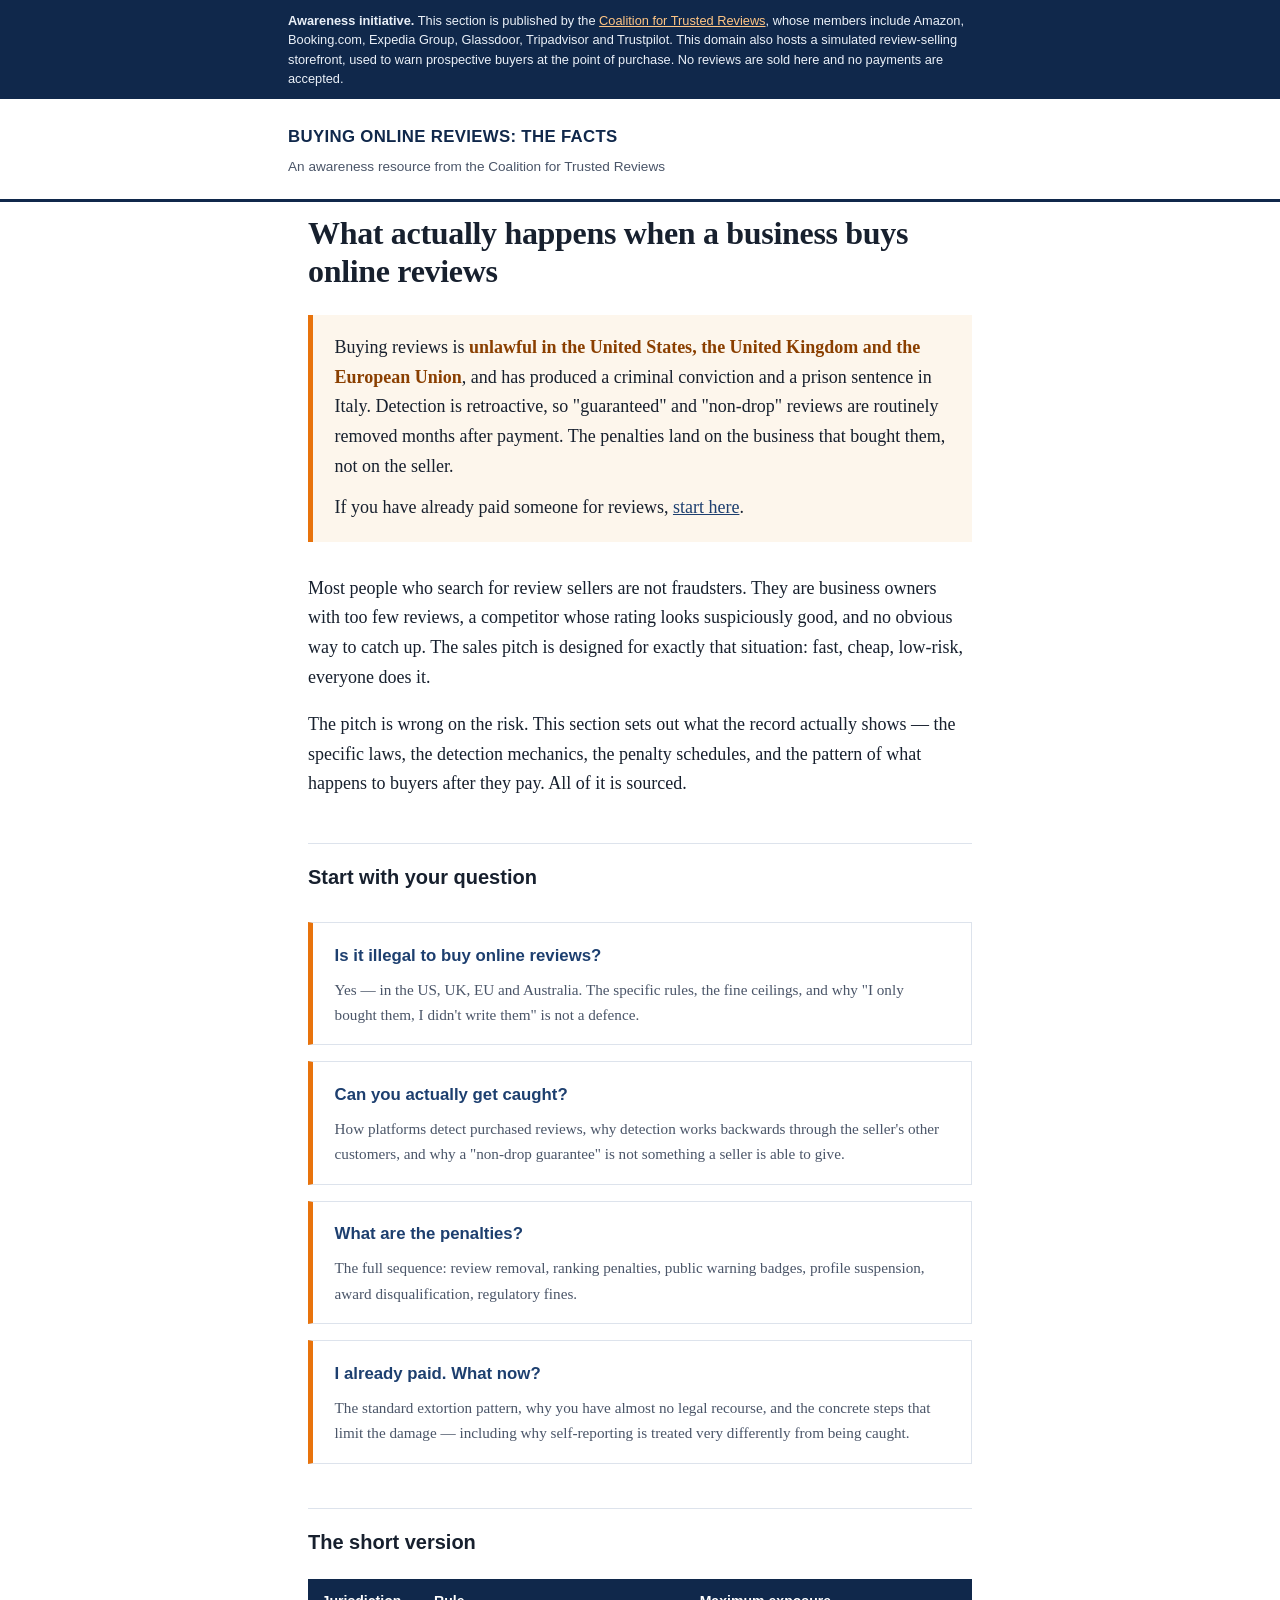
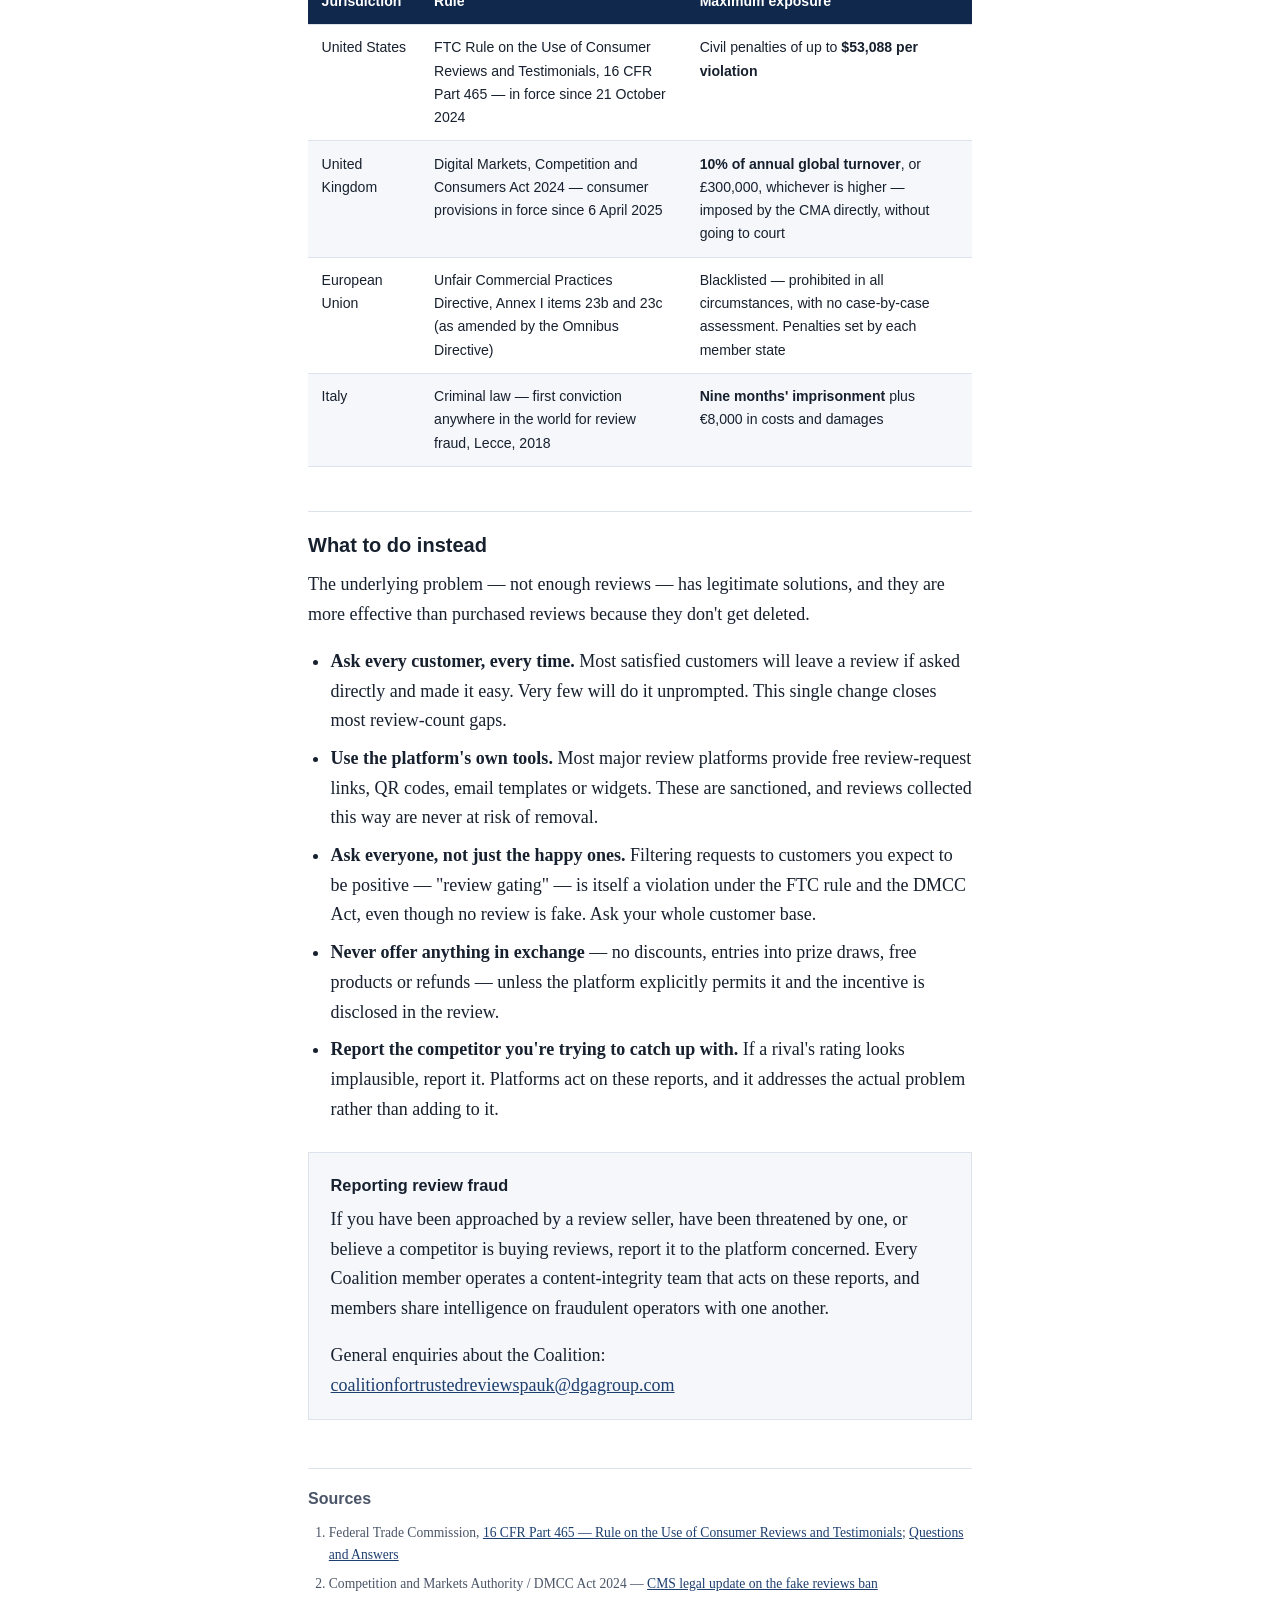
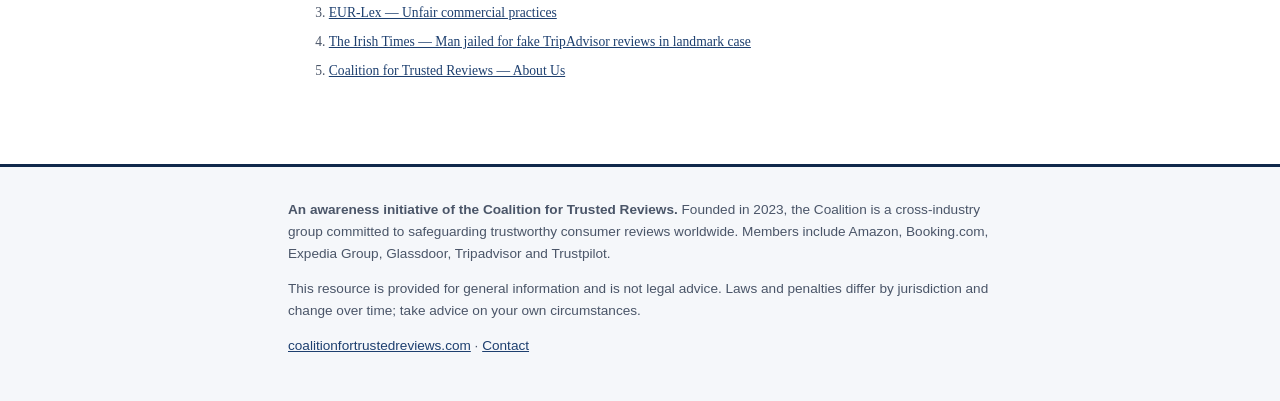
==== answers/index.html @ fa71896d "Add files via upload" ====
<!DOCTYPE html>
<html lang="en">
<head>
<meta charset="utf-8">
<meta name="viewport" content="width=device-width, initial-scale=1.0">
<title>Buying Online Reviews: The Facts, Penalties and Legal Risk</title>
<meta name="description" content="What really happens when a business buys online reviews: the laws that apply, how platforms detect it, the penalties that follow, and what to do if you paid.">
<link rel="canonical" href="https://reviewsforsale.com/answers/">
<meta name="robots" content="index,follow,max-snippet:-1,max-image-preview:large">
<meta property="og:type" content="website">
<meta property="og:title" content="Buying Online Reviews: The Facts">
<meta property="og:description" content="The laws, the detection methods, the penalties, and what to do if you already paid.">
<meta property="og:url" content="https://reviewsforsale.com/answers/">
<link rel="stylesheet" href="answers.css">

<!-- Vercel Web Analytics. If you use GA4 or Plausible instead, delete these
     two lines and add your own snippet here; track.js supports all three. -->
<script>window.va = window.va || function () { (window.vaq = window.vaq || []).push(arguments); };</script>
<script defer src="/_vercel/insights/script.js"></script>

<!-- Fires `answers_read` at 30s dwell or 75% scroll. See track.js. -->
<script defer src="track.js"></script>
<script type="application/ld+json">
{
  "@context": "https://schema.org",
  "@graph": [
    {
      "@type": "Organization",
      "@id": "https://reviewsforsale.com/#org",
      "name": "Coalition for Trusted Reviews",
      "url": "https://www.coalitionfortrustedreviews.com",
      "description": "A cross-industry group founded in 2023 committed to safeguarding trustworthy consumer reviews worldwide. Members include Amazon, Booking.com, Expedia Group, Glassdoor, Tripadvisor and Trustpilot."
    },
    {
      "@type": "CollectionPage",
      "name": "Buying Online Reviews: The Facts",
      "url": "https://reviewsforsale.com/answers/",
      "publisher": { "@id": "https://reviewsforsale.com/#org" },
      "about": "Legal, regulatory and platform consequences of purchasing fake consumer reviews"
    }
  ]
}
</script>
</head>
<body>

<div class="disclosure">
  <div class="disclosure__inner">
    <strong>Awareness initiative.</strong> This section is published by the
    <a href="https://www.coalitionfortrustedreviews.com">Coalition for Trusted Reviews</a>,
    whose members include Amazon, Booking.com, Expedia Group, Glassdoor, Tripadvisor and Trustpilot.
    This domain also hosts a simulated review-selling storefront, used to warn prospective buyers
    at the point of purchase. No reviews are sold here and no payments are accepted.
  </div>
</div>

<header class="masthead">
  <div class="masthead__inner">
    <p class="masthead__title"><a href="/answers/">Buying Online Reviews: The Facts</a></p>
    <p class="masthead__sub">An awareness resource from the Coalition for Trusted Reviews</p>
  </div>
</header>

<main>

<h1>What actually happens when a business buys online reviews</h1>

<div class="answer">
  <p>Buying reviews is <strong>unlawful in the United States, the United Kingdom and the European Union</strong>, and has produced a criminal conviction and a prison sentence in Italy. Detection is retroactive, so "guaranteed" and "non-drop" reviews are routinely removed months after payment. The penalties land on the business that bought them, not on the seller.</p>
  <p>If you have already paid someone for reviews, <a href="scammed-buying-reviews.html">start here</a>.</p>
</div>

<p>Most people who search for review sellers are not fraudsters. They are business owners with too few reviews, a competitor whose rating looks suspiciously good, and no obvious way to catch up. The sales pitch is designed for exactly that situation: fast, cheap, low-risk, everyone does it.</p>

<p>The pitch is wrong on the risk. This section sets out what the record actually shows — the specific laws, the detection mechanics, the penalty schedules, and the pattern of what happens to buyers after they pay. All of it is sourced.</p>

<h2>Start with your question</h2>

<ul class="cards">
  <li>
    <a href="is-it-illegal-to-buy-reviews.html">Is it illegal to buy online reviews?</a>
    <p>Yes — in the US, UK, EU and Australia. The specific rules, the fine ceilings, and why "I only bought them, I didn't write them" is not a defence.</p>
  </li>
  <li>
    <a href="can-you-get-caught-buying-reviews.html">Can you actually get caught?</a>
    <p>How platforms detect purchased reviews, why detection works backwards through the seller's other customers, and why a "non-drop guarantee" is not something a seller is able to give.</p>
  </li>
  <li>
    <a href="what-happens-if-you-buy-fake-reviews.html">What are the penalties?</a>
    <p>The full sequence: review removal, ranking penalties, public warning badges, profile suspension, award disqualification, regulatory fines.</p>
  </li>
  <li>
    <a href="scammed-buying-reviews.html">I already paid. What now?</a>
    <p>The standard extortion pattern, why you have almost no legal recourse, and the concrete steps that limit the damage — including why self-reporting is treated very differently from being caught.</p>
  </li>
</ul>

<h2>The short version</h2>

<div class="table-wrap">
<table>
  <thead>
    <tr><th>Jurisdiction</th><th>Rule</th><th>Maximum exposure</th></tr>
  </thead>
  <tbody>
    <tr>
      <td>United States</td>
      <td>FTC Rule on the Use of Consumer Reviews and Testimonials, 16 CFR Part 465 — in force since 21 October 2024</td>
      <td>Civil penalties of up to <strong>$53,088 per violation</strong></td>
    </tr>
    <tr>
      <td>United Kingdom</td>
      <td>Digital Markets, Competition and Consumers Act 2024 — consumer provisions in force since 6 April 2025</td>
      <td><strong>10% of annual global turnover</strong>, or £300,000, whichever is higher — imposed by the CMA directly, without going to court</td>
    </tr>
    <tr>
      <td>European Union</td>
      <td>Unfair Commercial Practices Directive, Annex I items 23b and 23c (as amended by the Omnibus Directive)</td>
      <td>Blacklisted — prohibited in all circumstances, with no case-by-case assessment. Penalties set by each member state</td>
    </tr>
    <tr>
      <td>Italy</td>
      <td>Criminal law — first conviction anywhere in the world for review fraud, Lecce, 2018</td>
      <td><strong>Nine months' imprisonment</strong> plus €8,000 in costs and damages</td>
    </tr>
  </tbody>
</table>
</div>

<h2>What to do instead</h2>

<p>The underlying problem — not enough reviews — has legitimate solutions, and they are more effective than purchased reviews because they don't get deleted.</p>

<ul>
  <li><strong>Ask every customer, every time.</strong> Most satisfied customers will leave a review if asked directly and made it easy. Very few will do it unprompted. This single change closes most review-count gaps.</li>
  <li><strong>Use the platform's own tools.</strong> Most major review platforms provide free review-request links, QR codes, email templates or widgets. These are sanctioned, and reviews collected this way are never at risk of removal.</li>
  <li><strong>Ask everyone, not just the happy ones.</strong> Filtering requests to customers you expect to be positive — "review gating" — is itself a violation under the FTC rule and the DMCC Act, even though no review is fake. Ask your whole customer base.</li>
  <li><strong>Never offer anything in exchange</strong> — no discounts, entries into prize draws, free products or refunds — unless the platform explicitly permits it and the incentive is disclosed in the review.</li>
  <li><strong>Report the competitor you're trying to catch up with.</strong> If a rival's rating looks implausible, report it. Platforms act on these reports, and it addresses the actual problem rather than adding to it.</li>
</ul>

<div class="callout">
  <h3>Reporting review fraud</h3>
  <p>If you have been approached by a review seller, have been threatened by one, or believe a competitor is buying reviews, report it to the platform concerned. Every Coalition member operates a content-integrity team that acts on these reports, and members share intelligence on fraudulent operators with one another.</p>
  <p>General enquiries about the Coalition:
  <a href="mailto:coalitionfortrustedreviewspauk@dgagroup.com">coalitionfortrustedreviewspauk@dgagroup.com</a></p>
</div>

<div class="sources">
  <h2>Sources</h2>
  <ol>
    <li>Federal Trade Commission, <a href="https://www.ecfr.gov/current/title-16/chapter-I/subchapter-D/part-465">16 CFR Part 465 — Rule on the Use of Consumer Reviews and Testimonials</a>; <a href="https://www.ftc.gov/business-guidance/resources/consumer-reviews-testimonials-rule-questions-answers">Questions and Answers</a></li>
    <li>Competition and Markets Authority / DMCC Act 2024 — <a href="https://cms.law/en/gbr/legal-updates/no-more-faux-five-stars-the-dmcc-act-bans-fake-reviews">CMS legal update on the fake reviews ban</a></li>
    <li><a href="https://eur-lex.europa.eu/legal-content/EN/TXT/HTML/?uri=LEGISSUM:l32011">EUR-Lex — Unfair commercial practices</a></li>
    <li><a href="https://www.irishtimes.com/business/transport-and-tourism/man-jailed-for-fake-tripadvisor-reviews-in-landmark-case-1.3626862">The Irish Times — Man jailed for fake TripAdvisor reviews in landmark case</a></li>
    <li><a href="https://www.coalitionfortrustedreviews.com/about">Coalition for Trusted Reviews — About Us</a></li>
  </ol>
</div>

</main>

<footer class="site-footer">
  <div class="site-footer__inner">
    <p><strong>An awareness initiative of the Coalition for Trusted Reviews.</strong> Founded in 2023, the Coalition is a cross-industry group committed to safeguarding trustworthy consumer reviews worldwide. Members include Amazon, Booking.com, Expedia Group, Glassdoor, Tripadvisor and Trustpilot.</p>
    <p>This resource is provided for general information and is not legal advice. Laws and penalties differ by jurisdiction and change over time; take advice on your own circumstances.</p>
    <p><a href="https://www.coalitionfortrustedreviews.com">coalitionfortrustedreviews.com</a> &middot;
       <a href="mailto:coalitionfortrustedreviewspauk@dgagroup.com">Contact</a></p>
  </div>
</footer>

</body>
</html>
---- answers/answers.css ----
/* ============================================================
   ReviewsForSale.com — /answers/ warning layer
   Shared stylesheet.

   DESIGN INTENT: these pages must look and feel DIFFERENT from
   the storefront. The storefront imitates a review seller. This
   section is a credible, plainly-presented consumer-protection
   resource. Visual separation is deliberate — it is what tells a
   human spam reviewer at Google that the domain is not a
   deceptive commercial site.
   ============================================================ */

:root {
  --ctr-navy: #10284b;
  --ctr-navy-light: #1d3f6f;
  --ctr-orange: #e8730c;
  --ink: #17202e;
  --ink-soft: #4a5568;
  --rule: #dde3ec;
  --bg: #ffffff;
  --bg-tint: #f5f7fa;
  --warn-bg: #fdf6ec;
  --warn-border: #e8730c;
  --danger-bg: #fdf0ef;
  --danger-border: #c0392b;
  --max: 44rem;
}

*, *::before, *::after { box-sizing: border-box; }

html { -webkit-text-size-adjust: 100%; }

body {
  margin: 0;
  background: var(--bg);
  color: var(--ink);
  font-family: Georgia, "Iowan Old Style", "Times New Roman", serif;
  font-size: 18px;
  line-height: 1.65;
}

/* ---------- Disclosure banner ----------
   Do not remove. This is the single most important element on
   these pages for avoiding a deceptive-content manual action.
   It must appear above the fold on every page.
------------------------------------------ */
.disclosure {
  background: var(--ctr-navy);
  color: #eaf0f8;
  font-family: -apple-system, BlinkMacSystemFont, "Segoe UI", Helvetica, Arial, sans-serif;
  font-size: 0.8rem;
  line-height: 1.5;
  padding: 0.7rem 1.25rem;
}
.disclosure__inner { max-width: var(--max); margin: 0 auto; }
.disclosure a { color: #ffc584; }

/* ---------- Masthead ---------- */
.masthead {
  border-bottom: 3px solid var(--ctr-navy);
  padding: 1.5rem 1.25rem 1.25rem;
}
.masthead__inner { max-width: var(--max); margin: 0 auto; }
.masthead__title {
  font-family: -apple-system, BlinkMacSystemFont, "Segoe UI", Helvetica, Arial, sans-serif;
  font-size: 1.05rem;
  font-weight: 700;
  letter-spacing: 0.02em;
  margin: 0;
  color: var(--ctr-navy);
  text-transform: uppercase;
}
.masthead__title a { color: inherit; text-decoration: none; }
.masthead__sub {
  font-family: -apple-system, BlinkMacSystemFont, "Segoe UI", Helvetica, Arial, sans-serif;
  font-size: 0.85rem;
  color: var(--ink-soft);
  margin: 0.35rem 0 0;
}

/* ---------- Layout ---------- */
main { max-width: var(--max); margin: 0 auto; padding: 0 1.25rem 4rem; }

.breadcrumb {
  font-family: -apple-system, BlinkMacSystemFont, "Segoe UI", Helvetica, Arial, sans-serif;
  font-size: 0.8rem;
  color: var(--ink-soft);
  margin: 1.5rem 0 0;
}
.breadcrumb a { color: var(--ctr-navy-light); }

h1 {
  font-size: 2rem;
  line-height: 1.2;
  margin: 0.75rem 0 0;
  letter-spacing: -0.01em;
}
h2 {
  font-family: -apple-system, BlinkMacSystemFont, "Segoe UI", Helvetica, Arial, sans-serif;
  font-size: 1.25rem;
  line-height: 1.3;
  margin: 2.75rem 0 0.75rem;
  padding-top: 1.25rem;
  border-top: 1px solid var(--rule);
}
h3 {
  font-family: -apple-system, BlinkMacSystemFont, "Segoe UI", Helvetica, Arial, sans-serif;
  font-size: 1.02rem;
  margin: 1.75rem 0 0.4rem;
}

p, ul, ol { margin: 0 0 1.1rem; }
ul, ol { padding-left: 1.4rem; }
li { margin-bottom: 0.5rem; }

a { color: var(--ctr-navy-light); }
a:hover { color: var(--ctr-orange); }

/* ---------- Answer box ----------
   The direct answer, in the first screen. This is what gets
   lifted into featured snippets and AI answer panels, so keep
   it short, declarative and self-contained.
--------------------------------- */
.answer {
  background: var(--warn-bg);
  border-left: 5px solid var(--warn-border);
  padding: 1.15rem 1.35rem;
  margin: 1.5rem 0 2rem;
}
.answer p { margin: 0; }
.answer p + p { margin-top: 0.75rem; }
.answer strong { color: #8a3f00; }

.callout {
  background: var(--bg-tint);
  border: 1px solid var(--rule);
  padding: 1.15rem 1.35rem;
  margin: 1.75rem 0;
}
.callout > :last-child { margin-bottom: 0; }
.callout h3 { margin-top: 0; }

.danger {
  background: var(--danger-bg);
  border-left: 5px solid var(--danger-border);
  padding: 1.15rem 1.35rem;
  margin: 1.75rem 0;
}
.danger > :last-child { margin-bottom: 0; }

/* ---------- Tables ---------- */
.table-wrap { overflow-x: auto; margin: 1.5rem 0; }
table {
  border-collapse: collapse;
  width: 100%;
  font-family: -apple-system, BlinkMacSystemFont, "Segoe UI", Helvetica, Arial, sans-serif;
  font-size: 0.88rem;
}
th, td {
  text-align: left;
  vertical-align: top;
  padding: 0.7rem 0.85rem;
  border-bottom: 1px solid var(--rule);
}
th { background: var(--ctr-navy); color: #fff; font-weight: 600; }
tbody tr:nth-child(even) { background: var(--bg-tint); }

/* ---------- Related links ---------- */
.related {
  margin: 3rem 0 0;
  padding-top: 1.25rem;
  border-top: 3px solid var(--ctr-navy);
}
.related h2 { border-top: 0; padding-top: 0; margin-top: 0; }
.related ul { list-style: none; padding: 0; }
.related li { margin-bottom: 0.85rem; }
.related a {
  font-family: -apple-system, BlinkMacSystemFont, "Segoe UI", Helvetica, Arial, sans-serif;
  font-weight: 600;
  text-decoration: none;
}
.related span {
  display: block;
  font-size: 0.9rem;
  color: var(--ink-soft);
}

/* ---------- Hub index cards ---------- */
.cards { list-style: none; padding: 0; margin: 2rem 0; }
.cards li {
  border: 1px solid var(--rule);
  border-left: 5px solid var(--ctr-orange);
  padding: 1.1rem 1.35rem;
  margin-bottom: 1rem;
}
.cards a {
  font-family: -apple-system, BlinkMacSystemFont, "Segoe UI", Helvetica, Arial, sans-serif;
  font-size: 1.05rem;
  font-weight: 700;
  text-decoration: none;
}
.cards p { margin: 0.4rem 0 0; font-size: 0.95rem; color: var(--ink-soft); }

/* ---------- Sources ---------- */
.sources {
  margin-top: 3rem;
  padding-top: 1.25rem;
  border-top: 1px solid var(--rule);
  font-size: 0.85rem;
  color: var(--ink-soft);
}
.sources h2 { font-size: 1rem; border-top: 0; padding-top: 0; margin: 0 0 0.75rem; }
.sources ol { padding-left: 1.3rem; }
.sources li { margin-bottom: 0.4rem; }

.updated {
  font-family: -apple-system, BlinkMacSystemFont, "Segoe UI", Helvetica, Arial, sans-serif;
  font-size: 0.8rem;
  color: var(--ink-soft);
  margin: 0.5rem 0 0;
}

/* ---------- Footer ---------- */
.site-footer {
  border-top: 3px solid var(--ctr-navy);
  background: var(--bg-tint);
  padding: 2rem 1.25rem;
  font-family: -apple-system, BlinkMacSystemFont, "Segoe UI", Helvetica, Arial, sans-serif;
  font-size: 0.85rem;
  color: var(--ink-soft);
}
.site-footer__inner { max-width: var(--max); margin: 0 auto; }
.site-footer p { margin: 0 0 0.75rem; }
.site-footer a { color: var(--ctr-navy-light); }

@media (max-width: 34rem) {
  body { font-size: 17px; }
  h1 { font-size: 1.6rem; }
}
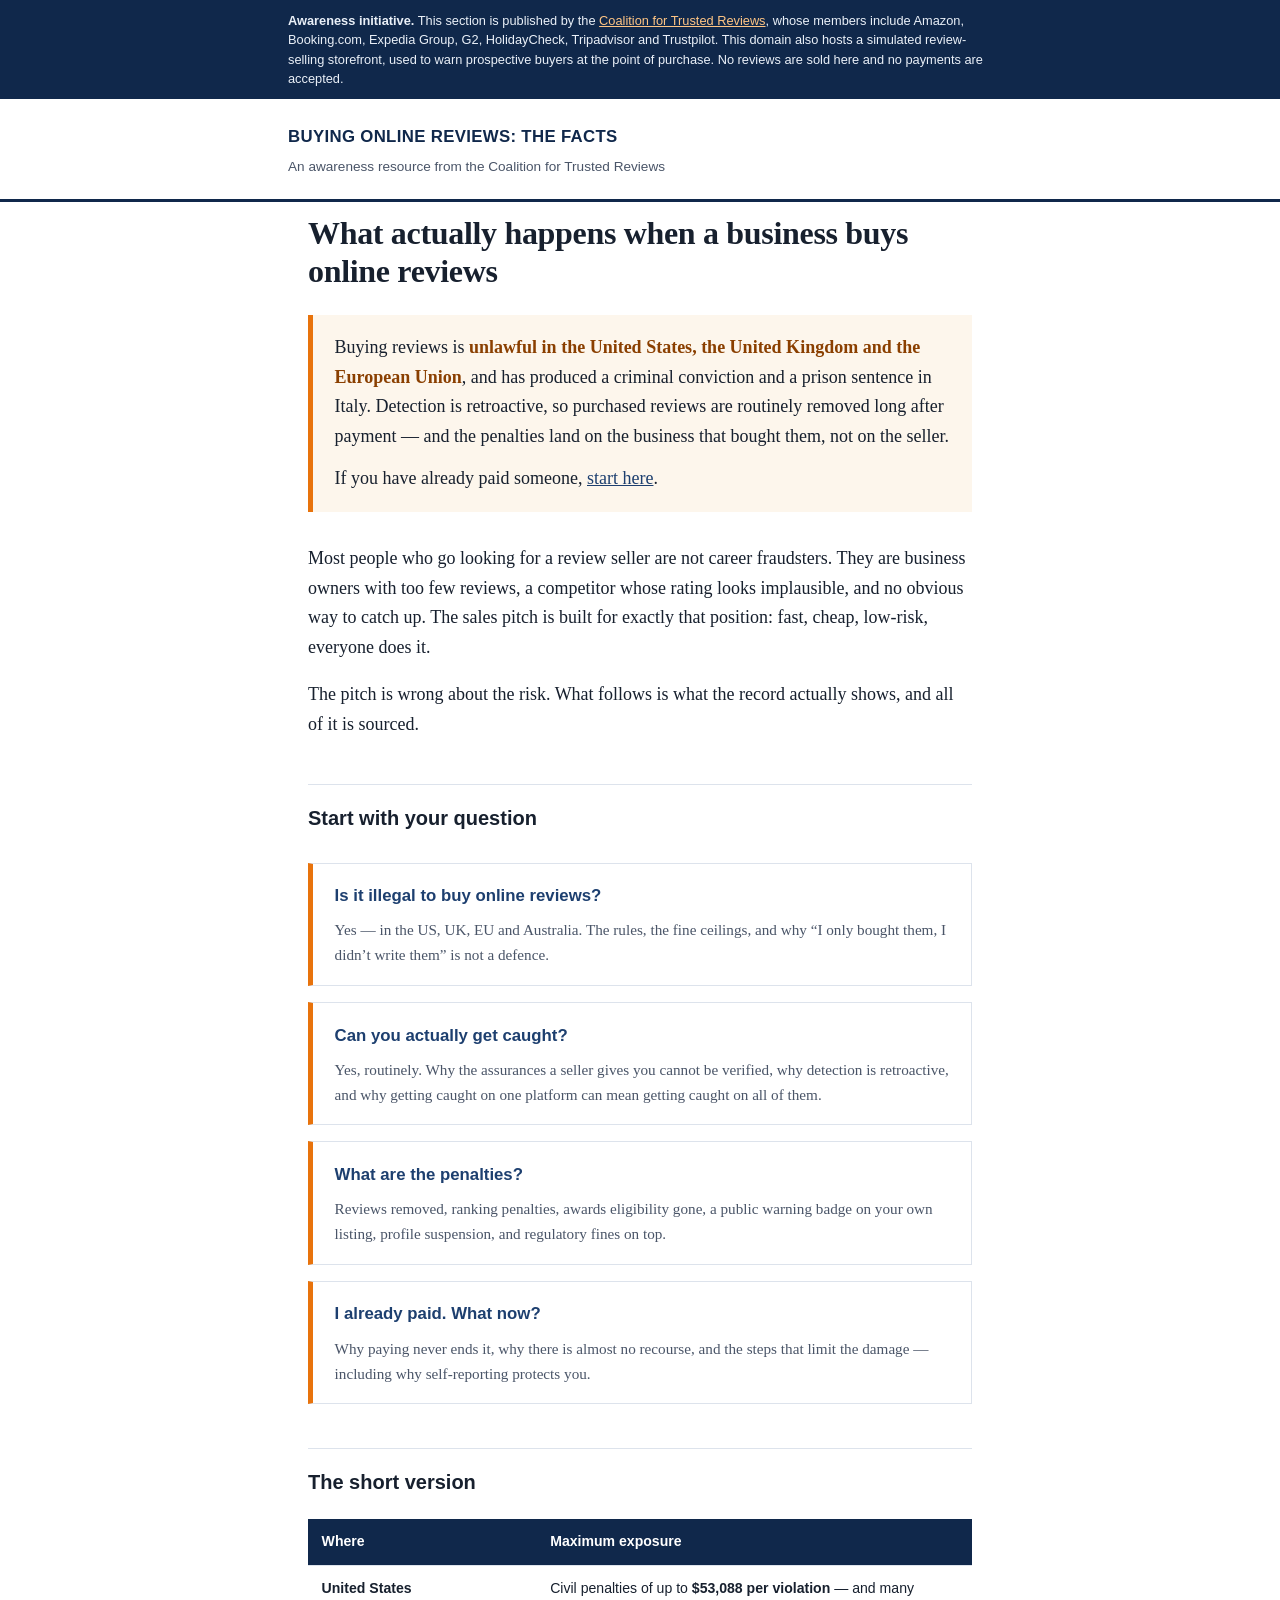
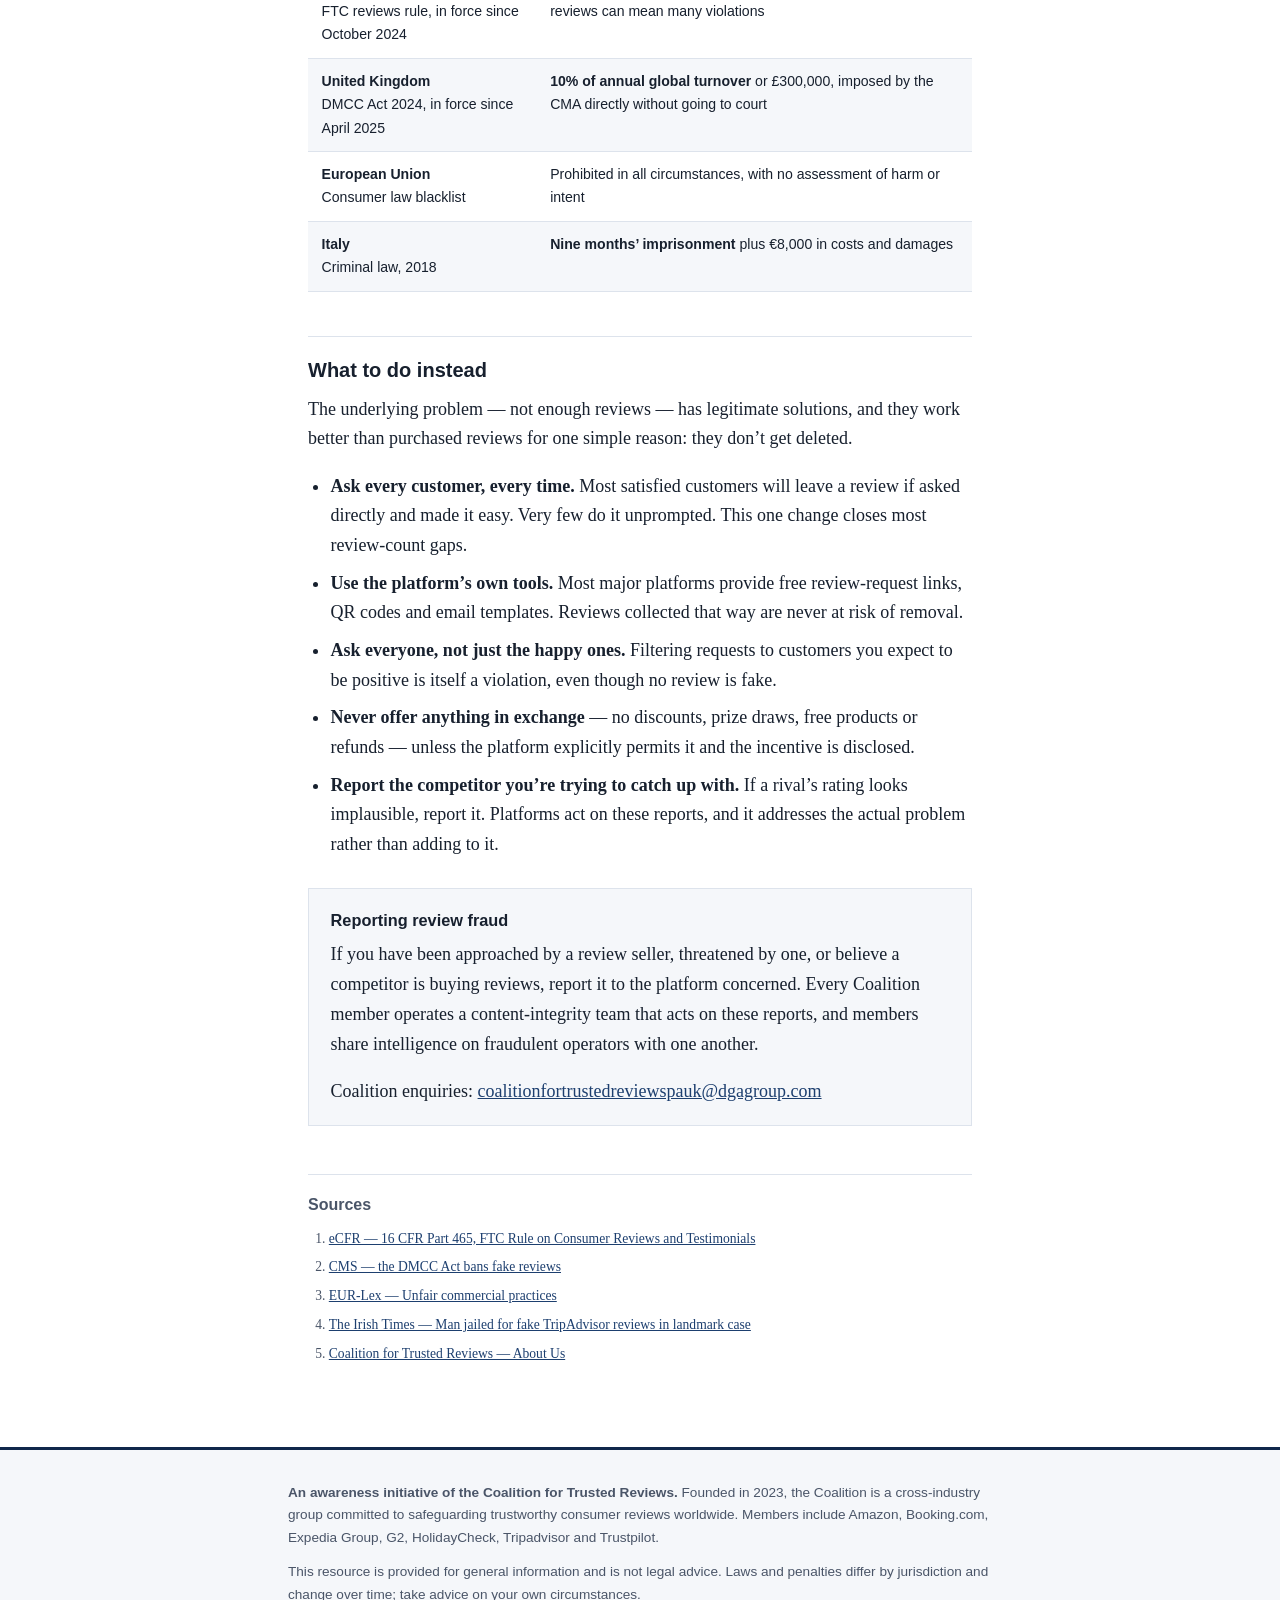
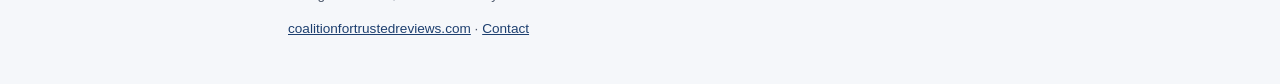
==== commit 536fdb42: "Add files via upload" ====
--- a/answers/index.html
+++ b/answers/index.html
@@ -4,12 +4,12 @@
 <meta charset="utf-8">
 <meta name="viewport" content="width=device-width, initial-scale=1.0">
 <title>Buying Online Reviews: The Facts, Penalties and Legal Risk</title>
-<meta name="description" content="What really happens when a business buys online reviews: the laws that apply, how platforms detect it, the penalties that follow, and what to do if you paid.">
+<meta name="description" content="What really happens when a business buys online reviews: the laws that apply, the penalties that follow, and what to do if you have already paid a seller.">
 <link rel="canonical" href="https://reviewsforsale.com/answers/">
 <meta name="robots" content="index,follow,max-snippet:-1,max-image-preview:large">
 <meta property="og:type" content="website">
 <meta property="og:title" content="Buying Online Reviews: The Facts">
-<meta property="og:description" content="The laws, the detection methods, the penalties, and what to do if you already paid.">
+<meta property="og:description" content="The laws, the penalties, and what to do if you already paid.">
 <meta property="og:url" content="https://reviewsforsale.com/answers/">
 <link rel="stylesheet" href="answers.css">
 
@@ -20,6 +20,18 @@
 
 <!-- Fires `answers_read` at 30s dwell or 75% scroll. See track.js. -->
 <script defer src="track.js"></script>
+
+<!--
+  EDITORIAL RULE FOR THIS SECTION
+  ------------------------------
+  State that fraud is detected and penalised. Never state how.
+
+  No page here should name a detection signal, describe what platforms
+  analyse, quantify a threshold, or explain why a particular evasion
+  technique fails — all of which would let a reader work backwards toward
+  doing it more effectively. Assert outcomes; withhold methods. Keep it
+  cautionary, not instructional.
+-->
 <script type="application/ld+json">
 {
   "@context": "https://schema.org",
@@ -29,7 +41,7 @@
       "@id": "https://reviewsforsale.com/#org",
       "name": "Coalition for Trusted Reviews",
       "url": "https://www.coalitionfortrustedreviews.com",
-      "description": "A cross-industry group founded in 2023 committed to safeguarding trustworthy consumer reviews worldwide. Members include Amazon, Booking.com, Expedia Group, Glassdoor, Tripadvisor and Trustpilot."
+      "description": "A cross-industry group founded in 2023 committed to safeguarding trustworthy consumer reviews worldwide. Members include Amazon, Booking.com, Expedia Group, G2, HolidayCheck, Tripadvisor and Trustpilot."
     },
     {
       "@type": "CollectionPage",
@@ -48,7 +60,7 @@
   <div class="disclosure__inner">
     <strong>Awareness initiative.</strong> This section is published by the
     <a href="https://www.coalitionfortrustedreviews.com">Coalition for Trusted Reviews</a>,
-    whose members include Amazon, Booking.com, Expedia Group, Glassdoor, Tripadvisor and Trustpilot.
+    whose members include Amazon, Booking.com, Expedia Group, G2, HolidayCheck, Tripadvisor and Trustpilot.
     This domain also hosts a simulated review-selling storefront, used to warn prospective buyers
     at the point of purchase. No reviews are sold here and no payments are accepted.
   </div>
@@ -66,32 +78,32 @@
 <h1>What actually happens when a business buys online reviews</h1>
 
 <div class="answer">
-  <p>Buying reviews is <strong>unlawful in the United States, the United Kingdom and the European Union</strong>, and has produced a criminal conviction and a prison sentence in Italy. Detection is retroactive, so "guaranteed" and "non-drop" reviews are routinely removed months after payment. The penalties land on the business that bought them, not on the seller.</p>
-  <p>If you have already paid someone for reviews, <a href="scammed-buying-reviews.html">start here</a>.</p>
+  <p>Buying reviews is <strong>unlawful in the United States, the United Kingdom and the European Union</strong>, and has produced a criminal conviction and a prison sentence in Italy. Detection is retroactive, so purchased reviews are routinely removed long after payment &mdash; and the penalties land on the business that bought them, not on the seller.</p>
+  <p>If you have already paid someone, <a href="scammed-buying-reviews.html">start here</a>.</p>
 </div>
 
-<p>Most people who search for review sellers are not fraudsters. They are business owners with too few reviews, a competitor whose rating looks suspiciously good, and no obvious way to catch up. The sales pitch is designed for exactly that situation: fast, cheap, low-risk, everyone does it.</p>
+<p>Most people who go looking for a review seller are not career fraudsters. They are business owners with too few reviews, a competitor whose rating looks implausible, and no obvious way to catch up. The sales pitch is built for exactly that position: fast, cheap, low-risk, everyone does it.</p>
 
-<p>The pitch is wrong on the risk. This section sets out what the record actually shows — the specific laws, the detection mechanics, the penalty schedules, and the pattern of what happens to buyers after they pay. All of it is sourced.</p>
+<p>The pitch is wrong about the risk. What follows is what the record actually shows, and all of it is sourced.</p>
 
 <h2>Start with your question</h2>
 
 <ul class="cards">
   <li>
     <a href="is-it-illegal-to-buy-reviews.html">Is it illegal to buy online reviews?</a>
-    <p>Yes — in the US, UK, EU and Australia. The specific rules, the fine ceilings, and why "I only bought them, I didn't write them" is not a defence.</p>
+    <p>Yes &mdash; in the US, UK, EU and Australia. The rules, the fine ceilings, and why &ldquo;I only bought them, I didn&rsquo;t write them&rdquo; is not a defence.</p>
   </li>
   <li>
     <a href="can-you-get-caught-buying-reviews.html">Can you actually get caught?</a>
-    <p>How platforms detect purchased reviews, why detection works backwards through the seller's other customers, and why a "non-drop guarantee" is not something a seller is able to give.</p>
+    <p>Yes, routinely. Why the assurances a seller gives you cannot be verified, why detection is retroactive, and why getting caught on one platform can mean getting caught on all of them.</p>
   </li>
   <li>
     <a href="what-happens-if-you-buy-fake-reviews.html">What are the penalties?</a>
-    <p>The full sequence: review removal, ranking penalties, public warning badges, profile suspension, award disqualification, regulatory fines.</p>
+    <p>Reviews removed, ranking penalties, awards eligibility gone, a public warning badge on your own listing, profile suspension, and regulatory fines on top.</p>
   </li>
   <li>
     <a href="scammed-buying-reviews.html">I already paid. What now?</a>
-    <p>The standard extortion pattern, why you have almost no legal recourse, and the concrete steps that limit the damage — including why self-reporting is treated very differently from being caught.</p>
+    <p>Why paying never ends it, why there is almost no recourse, and the steps that limit the damage &mdash; including why self-reporting protects you.</p>
   </li>
 </ul>
 
@@ -100,28 +112,24 @@
 <div class="table-wrap">
 <table>
   <thead>
-    <tr><th>Jurisdiction</th><th>Rule</th><th>Maximum exposure</th></tr>
+    <tr><th>Where</th><th>Maximum exposure</th></tr>
   </thead>
   <tbody>
     <tr>
-      <td>United States</td>
-      <td>FTC Rule on the Use of Consumer Reviews and Testimonials, 16 CFR Part 465 — in force since 21 October 2024</td>
-      <td>Civil penalties of up to <strong>$53,088 per violation</strong></td>
+      <td><strong>United States</strong><br>FTC reviews rule, in force since October 2024</td>
+      <td>Civil penalties of up to <strong>$53,088 per violation</strong> &mdash; and many reviews can mean many violations</td>
     </tr>
     <tr>
-      <td>United Kingdom</td>
-      <td>Digital Markets, Competition and Consumers Act 2024 — consumer provisions in force since 6 April 2025</td>
-      <td><strong>10% of annual global turnover</strong>, or £300,000, whichever is higher — imposed by the CMA directly, without going to court</td>
+      <td><strong>United Kingdom</strong><br>DMCC Act 2024, in force since April 2025</td>
+      <td><strong>10% of annual global turnover</strong> or £300,000, imposed by the CMA directly without going to court</td>
     </tr>
     <tr>
-      <td>European Union</td>
-      <td>Unfair Commercial Practices Directive, Annex I items 23b and 23c (as amended by the Omnibus Directive)</td>
-      <td>Blacklisted — prohibited in all circumstances, with no case-by-case assessment. Penalties set by each member state</td>
+      <td><strong>European Union</strong><br>Consumer law blacklist</td>
+      <td>Prohibited in all circumstances, with no assessment of harm or intent</td>
     </tr>
     <tr>
-      <td>Italy</td>
-      <td>Criminal law — first conviction anywhere in the world for review fraud, Lecce, 2018</td>
-      <td><strong>Nine months' imprisonment</strong> plus €8,000 in costs and damages</td>
+      <td><strong>Italy</strong><br>Criminal law, 2018</td>
+      <td><strong>Nine months&rsquo; imprisonment</strong> plus &euro;8,000 in costs and damages</td>
     </tr>
   </tbody>
 </table>
@@ -129,28 +137,27 @@
 
 <h2>What to do instead</h2>
 
-<p>The underlying problem — not enough reviews — has legitimate solutions, and they are more effective than purchased reviews because they don't get deleted.</p>
+<p>The underlying problem &mdash; not enough reviews &mdash; has legitimate solutions, and they work better than purchased reviews for one simple reason: they don&rsquo;t get deleted.</p>
 
 <ul>
-  <li><strong>Ask every customer, every time.</strong> Most satisfied customers will leave a review if asked directly and made it easy. Very few will do it unprompted. This single change closes most review-count gaps.</li>
-  <li><strong>Use the platform's own tools.</strong> Most major review platforms provide free review-request links, QR codes, email templates or widgets. These are sanctioned, and reviews collected this way are never at risk of removal.</li>
-  <li><strong>Ask everyone, not just the happy ones.</strong> Filtering requests to customers you expect to be positive — "review gating" — is itself a violation under the FTC rule and the DMCC Act, even though no review is fake. Ask your whole customer base.</li>
-  <li><strong>Never offer anything in exchange</strong> — no discounts, entries into prize draws, free products or refunds — unless the platform explicitly permits it and the incentive is disclosed in the review.</li>
-  <li><strong>Report the competitor you're trying to catch up with.</strong> If a rival's rating looks implausible, report it. Platforms act on these reports, and it addresses the actual problem rather than adding to it.</li>
+  <li><strong>Ask every customer, every time.</strong> Most satisfied customers will leave a review if asked directly and made it easy. Very few do it unprompted. This one change closes most review-count gaps.</li>
+  <li><strong>Use the platform&rsquo;s own tools.</strong> Most major platforms provide free review-request links, QR codes and email templates. Reviews collected that way are never at risk of removal.</li>
+  <li><strong>Ask everyone, not just the happy ones.</strong> Filtering requests to customers you expect to be positive is itself a violation, even though no review is fake.</li>
+  <li><strong>Never offer anything in exchange</strong> &mdash; no discounts, prize draws, free products or refunds &mdash; unless the platform explicitly permits it and the incentive is disclosed.</li>
+  <li><strong>Report the competitor you&rsquo;re trying to catch up with.</strong> If a rival&rsquo;s rating looks implausible, report it. Platforms act on these reports, and it addresses the actual problem rather than adding to it.</li>
 </ul>
 
 <div class="callout">
   <h3>Reporting review fraud</h3>
-  <p>If you have been approached by a review seller, have been threatened by one, or believe a competitor is buying reviews, report it to the platform concerned. Every Coalition member operates a content-integrity team that acts on these reports, and members share intelligence on fraudulent operators with one another.</p>
-  <p>General enquiries about the Coalition:
-  <a href="mailto:coalitionfortrustedreviewspauk@dgagroup.com">coalitionfortrustedreviewspauk@dgagroup.com</a></p>
+  <p>If you have been approached by a review seller, threatened by one, or believe a competitor is buying reviews, report it to the platform concerned. Every Coalition member operates a content-integrity team that acts on these reports, and members share intelligence on fraudulent operators with one another.</p>
+  <p>Coalition enquiries: <a href="mailto:coalitionfortrustedreviewspauk@dgagroup.com">coalitionfortrustedreviewspauk@dgagroup.com</a></p>
 </div>
 
 <div class="sources">
   <h2>Sources</h2>
   <ol>
-    <li>Federal Trade Commission, <a href="https://www.ecfr.gov/current/title-16/chapter-I/subchapter-D/part-465">16 CFR Part 465 — Rule on the Use of Consumer Reviews and Testimonials</a>; <a href="https://www.ftc.gov/business-guidance/resources/consumer-reviews-testimonials-rule-questions-answers">Questions and Answers</a></li>
-    <li>Competition and Markets Authority / DMCC Act 2024 — <a href="https://cms.law/en/gbr/legal-updates/no-more-faux-five-stars-the-dmcc-act-bans-fake-reviews">CMS legal update on the fake reviews ban</a></li>
+    <li><a href="https://www.ecfr.gov/current/title-16/chapter-I/subchapter-D/part-465">eCFR — 16 CFR Part 465, FTC Rule on Consumer Reviews and Testimonials</a></li>
+    <li><a href="https://cms.law/en/gbr/legal-updates/no-more-faux-five-stars-the-dmcc-act-bans-fake-reviews">CMS — the DMCC Act bans fake reviews</a></li>
     <li><a href="https://eur-lex.europa.eu/legal-content/EN/TXT/HTML/?uri=LEGISSUM:l32011">EUR-Lex — Unfair commercial practices</a></li>
     <li><a href="https://www.irishtimes.com/business/transport-and-tourism/man-jailed-for-fake-tripadvisor-reviews-in-landmark-case-1.3626862">The Irish Times — Man jailed for fake TripAdvisor reviews in landmark case</a></li>
     <li><a href="https://www.coalitionfortrustedreviews.com/about">Coalition for Trusted Reviews — About Us</a></li>
@@ -161,7 +168,7 @@
 
 <footer class="site-footer">
   <div class="site-footer__inner">
-    <p><strong>An awareness initiative of the Coalition for Trusted Reviews.</strong> Founded in 2023, the Coalition is a cross-industry group committed to safeguarding trustworthy consumer reviews worldwide. Members include Amazon, Booking.com, Expedia Group, Glassdoor, Tripadvisor and Trustpilot.</p>
+    <p><strong>An awareness initiative of the Coalition for Trusted Reviews.</strong> Founded in 2023, the Coalition is a cross-industry group committed to safeguarding trustworthy consumer reviews worldwide. Members include Amazon, Booking.com, Expedia Group, G2, HolidayCheck, Tripadvisor and Trustpilot.</p>
     <p>This resource is provided for general information and is not legal advice. Laws and penalties differ by jurisdiction and change over time; take advice on your own circumstances.</p>
     <p><a href="https://www.coalitionfortrustedreviews.com">coalitionfortrustedreviews.com</a> &middot;
        <a href="mailto:coalitionfortrustedreviewspauk@dgagroup.com">Contact</a></p>
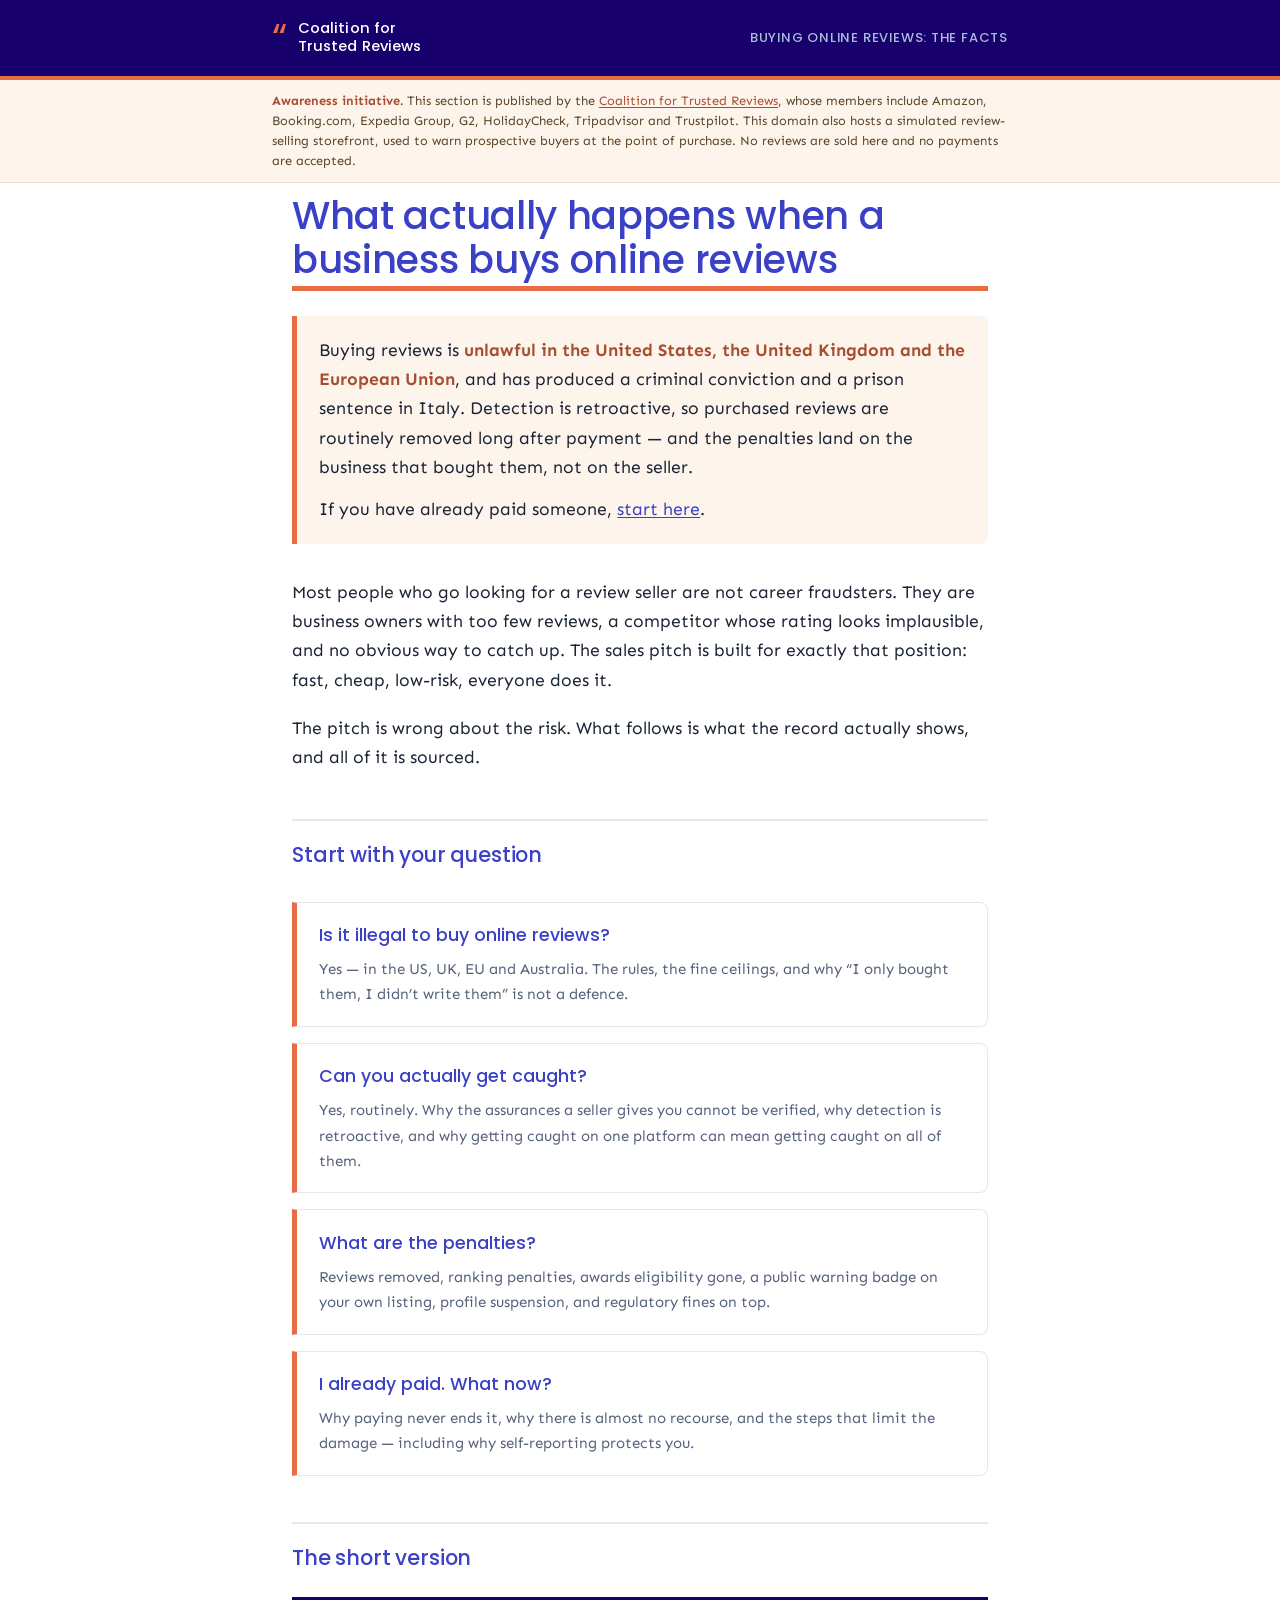
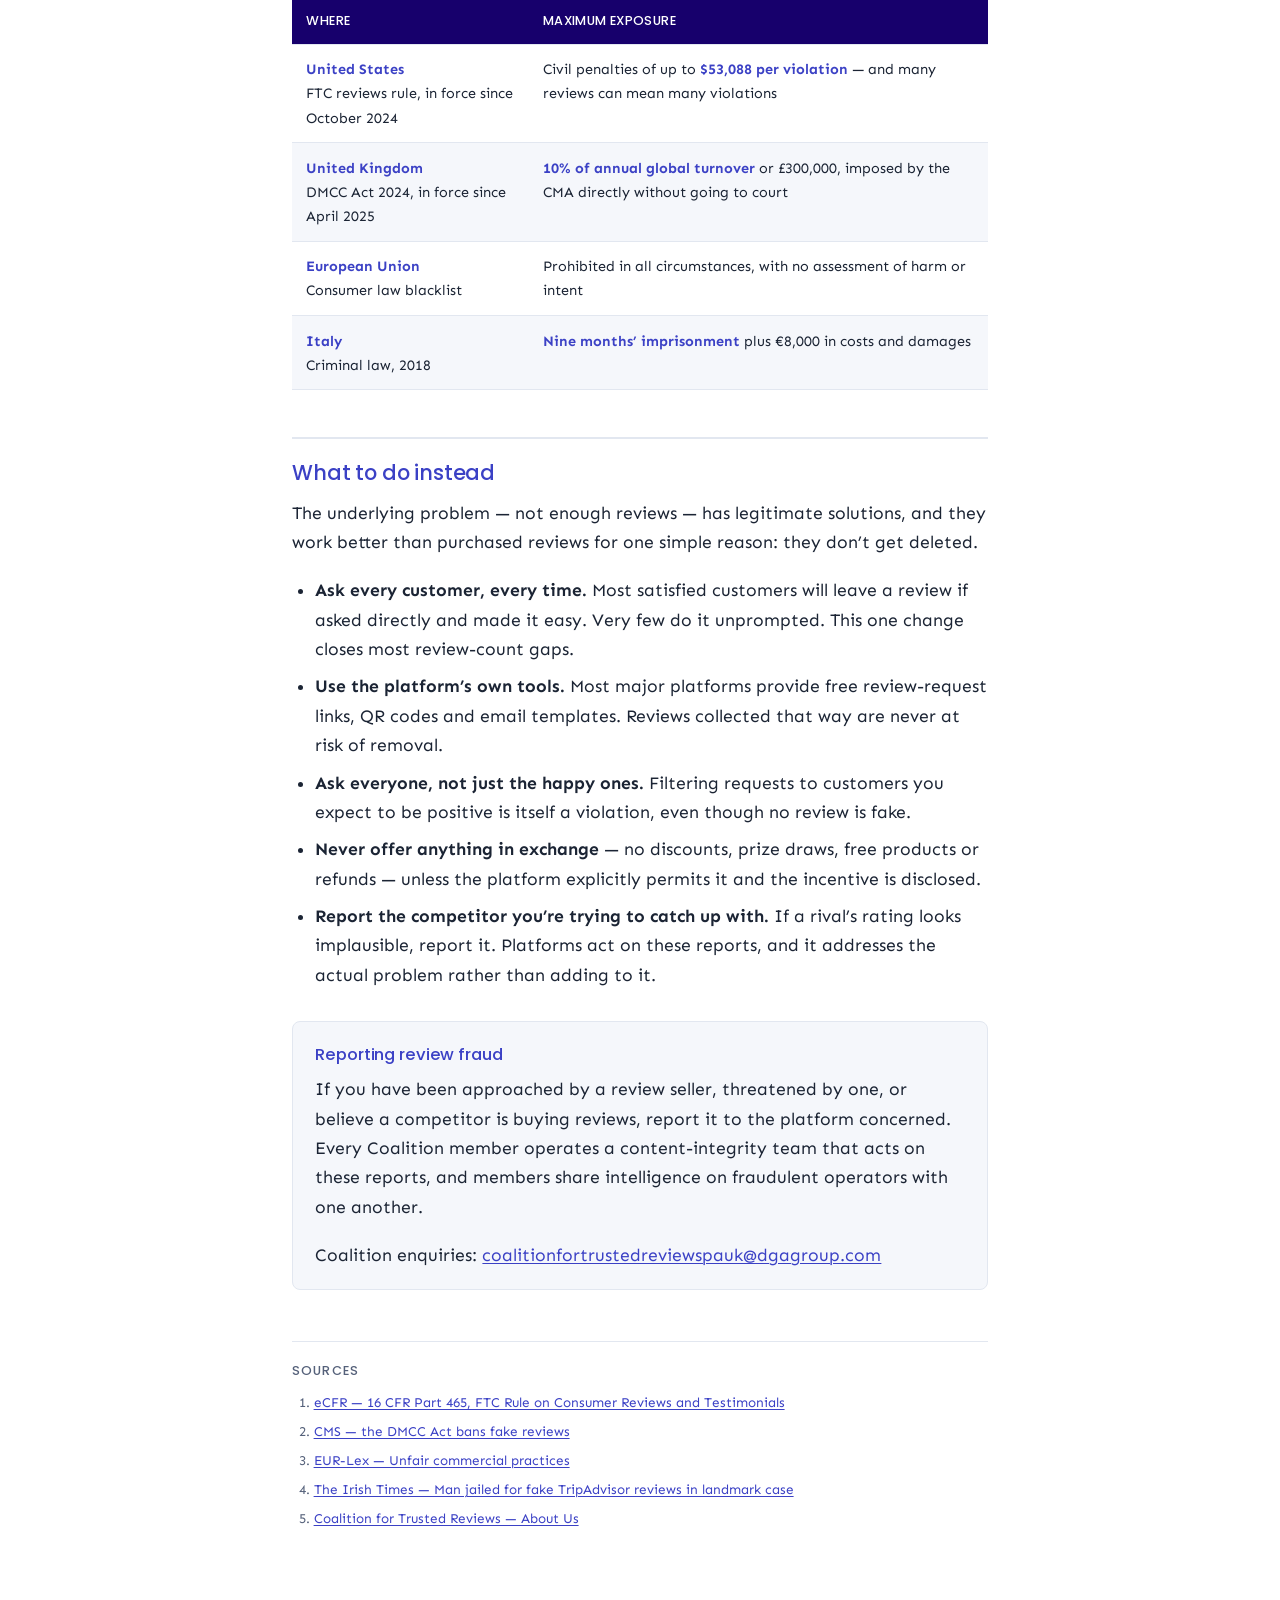
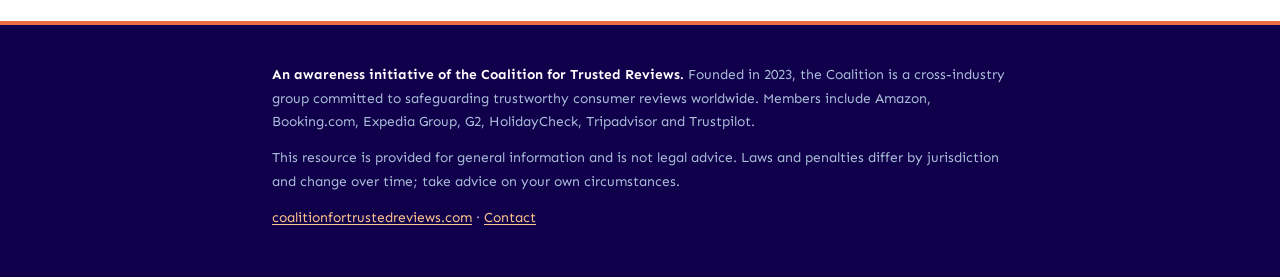
==== commit 4c84bce5: "Add files via upload" ====
--- a/answers/index.html
+++ b/answers/index.html
@@ -13,12 +13,19 @@
 <meta property="og:url" content="https://reviewsforsale.com/answers/">
 <link rel="stylesheet" href="answers.css">
 
+<!-- Coalition typography: Poppins 500 headings, Sen 400/700 body —
+     the same families the Coalition site uses. Both served from Google
+     Fonts; the CSS falls back to close system faces if they don't load. -->
+<link rel="preconnect" href="https://fonts.googleapis.com">
+<link rel="preconnect" href="https://fonts.gstatic.com" crossorigin>
+<link rel="stylesheet" href="https://fonts.googleapis.com/css2?family=Poppins:wght@500;600&family=Sen:wght@400..700&display=swap">
+
 <!-- Vercel Web Analytics. If you use GA4 or Plausible instead, delete these
      two lines and add your own snippet here; track.js supports all three. -->
 <script>window.va = window.va || function () { (window.vaq = window.vaq || []).push(arguments); };</script>
 <script defer src="/_vercel/insights/script.js"></script>
 
-<!-- Fires `answers_read` at 30s dwell or 75% scroll. See track.js. -->
+<!-- Per-page analytics: answers_pageview, answers_landing, answers_read. See track.js. -->
 <script defer src="track.js"></script>
 
 <!--
@@ -56,6 +63,20 @@
 </head>
 <body>
 
+
+<header class="masthead">
+  <div class="masthead__inner">
+    <a class="brand" href="https://www.coalitionfortrustedreviews.com">
+      <!-- OFFICIAL LOGO: drop the asset in as answers/ctr-logo.svg, then
+           replace the two spans below with:
+           <img class="ctr-logo" src="ctr-logo.svg" alt="Coalition for Trusted Reviews"> -->
+      <span class="brand__mark" aria-hidden="true">&ldquo;</span>
+      <span class="brand__word">Coalition for<br>Trusted Reviews</span>
+    </a>
+    <p class="masthead__section"><a href="/answers/">Buying Online Reviews: The Facts</a></p>
+  </div>
+</header>
+
 <div class="disclosure">
   <div class="disclosure__inner">
     <strong>Awareness initiative.</strong> This section is published by the
@@ -66,12 +87,6 @@
   </div>
 </div>
 
-<header class="masthead">
-  <div class="masthead__inner">
-    <p class="masthead__title"><a href="/answers/">Buying Online Reviews: The Facts</a></p>
-    <p class="masthead__sub">An awareness resource from the Coalition for Trusted Reviews</p>
-  </div>
-</header>
 
 <main>
 
--- a/answers/answers.css
+++ b/answers/answers.css
@@ -2,238 +2,355 @@
    ReviewsForSale.com — /answers/ warning layer
    Shared stylesheet.
 
+   BRANDING: aligned to coalitionfortrustedreviews.com.
+   Typography and palette taken from the live site: Poppins 500
+   headings, Sen 400/700 body, indigo header field, royal-blue
+   headings and links, orange accent rules.
+
    DESIGN INTENT: these pages must look and feel DIFFERENT from
-   the storefront. The storefront imitates a review seller. This
-   section is a credible, plainly-presented consumer-protection
-   resource. Visual separation is deliberate — it is what tells a
-   human spam reviewer at Google that the domain is not a
-   deceptive commercial site.
+   the storefront at the root of this domain. The storefront
+   imitates a review seller. This section is plainly the
+   Coalition speaking in its own voice. That visual separation is
+   what tells a human reviewer at a search engine that the domain
+   is not a single deceptive commercial site.
    ============================================================ */
 
+/* ------------------------------------------------------------
+   COALITION BRAND PALETTE
+
+   Sampled directly from coalitionfortrustedreviews.com. The three
+   brand values were read off solid interior pixels — the indigo
+   header field, the royal-blue hero band, and the orange logo
+   mark, which matched the orange underline devices and the button
+   to the byte. Not guesses.
+
+   How the Coalition uses them, and so how this section does:
+     indigo  — header and footer fields only
+     blue    — headings and links (their "About us" heading colour)
+     orange  — accents: rules, the underline device, the logo mark
+   ------------------------------------------------------------ */
 :root {
-  --ctr-navy: #10284b;
-  --ctr-navy-light: #1d3f6f;
-  --ctr-orange: #e8730c;
-  --ink: #17202e;
-  --ink-soft: #4a5568;
-  --rule: #dde3ec;
-  --bg: #ffffff;
-  --bg-tint: #f5f7fa;
-  --warn-bg: #fdf6ec;
-  --warn-border: #e8730c;
-  --danger-bg: #fdf0ef;
-  --danger-border: #c0392b;
-  --max: 44rem;
+  --ctr-indigo:      #17006C;   /* header + footer field            */
+  --ctr-indigo-deep: #10004C;   /* footer, deepened                 */
+  --ctr-blue:        #3B41C5;   /* headings, links                  */
+  --ctr-orange:      #E86D44;   /* accent: rules, marks, borders    */
+  --ctr-orange-deep: #A74E31;   /* orange as TEXT on light bg (AA)  */
+
+  /* Kept as aliases so no other rule in this file needs editing. */
+  --ctr-navy:        var(--ctr-indigo);
+  --ctr-navy-deep:   var(--ctr-indigo-deep);
+
+  /* Derived — no need to touch these. */
+  --ink:        #1b2434;
+  --ink-soft:   #55617a;
+  --rule:       #e2e7f0;
+  --bg:         #ffffff;
+  --bg-tint:    #f5f7fb;
+  --warn-bg:    #fdf4ec;
+  --danger-bg:  #fdf1ef;
+  --danger-line:#c0392b;
+
+  --font-head: "Poppins", "Century Gothic", "Futura", -apple-system, BlinkMacSystemFont, "Segoe UI", sans-serif;
+  --font-body: "Sen", "Avenir Next", "Segoe UI", -apple-system, BlinkMacSystemFont, Helvetica, Arial, sans-serif;
+
+  --radius: 8px;
+  --max: 46rem;
 }
 
 *, *::before, *::after { box-sizing: border-box; }
-
 html { -webkit-text-size-adjust: 100%; }
 
 body {
   margin: 0;
   background: var(--bg);
   color: var(--ink);
-  font-family: Georgia, "Iowan Old Style", "Times New Roman", serif;
-  font-size: 18px;
-  line-height: 1.65;
-}
-
-/* ---------- Disclosure banner ----------
+  font-family: var(--font-body);
+  font-size: 17.5px;
+  line-height: 1.68;
+  font-weight: 400;
+}
+
+/* ---------- Coalition header ----------
+   Mirrors the Coalition's solid dark header: indigo field, white
+   type, orange accent rule beneath.
+--------------------------------------- */
+.masthead {
+  background: var(--ctr-navy);
+  border-bottom: 4px solid var(--ctr-orange);
+  padding: 20px 1.25rem;
+}
+.masthead__inner {
+  max-width: var(--max);
+  margin: 0 auto;
+  display: flex;
+  align-items: center;
+  gap: 20px;
+  flex-wrap: wrap;
+}
+
+/* Brand lockup.
+   A typographic nod to the Coalition mark (orange quote device +
+   two-line wordmark), NOT a redraw of the logo.
+
+   TO USE THE OFFICIAL LOGO: drop the asset in as
+   answers/ctr-logo.svg, then in each page swap the two <span>s
+   for the commented-out <img> in the masthead markup. */
+.brand {
+  display: inline-flex;
+  align-items: center;
+  gap: 11px;
+  text-decoration: none;
+  flex: 0 0 auto;
+}
+.brand__mark {
+  font-family: var(--font-head);
+  font-size: 2.5rem;
+  line-height: 0.72;
+  color: var(--ctr-orange);
+  align-self: flex-start;
+  margin-top: 4px;
+}
+.brand__word {
+  font-family: var(--font-head);
+  font-weight: 500;
+  font-size: 0.92rem;
+  line-height: 1.22;
+  letter-spacing: 0.005em;
+  color: #fff;
+  text-transform: none;
+}
+.brand:hover .brand__word { color: #ffd3ad; }
+.ctr-logo { display: block; height: 46px; width: auto; }
+
+.masthead__section {
+  font-family: var(--font-head);
+  font-weight: 500;
+  font-size: 0.82rem;
+  letter-spacing: 0.06em;
+  text-transform: uppercase;
+  color: #a9bcd8;
+  margin: 0 0 0 auto;
+  text-align: right;
+}
+.masthead__section a { color: inherit; text-decoration: none; }
+.masthead__section a:hover { color: #fff; }
+@media (max-width: 34rem) {
+  .masthead__section { margin-left: 0; text-align: left; width: 100%; }
+}
+
+/* ---------- Disclosure strip ----------
    Do not remove. This is the single most important element on
    these pages for avoiding a deceptive-content manual action.
-   It must appear above the fold on every page.
------------------------------------------- */
+   It must stay visible without scrolling.
+--------------------------------------- */
 .disclosure {
-  background: var(--ctr-navy);
-  color: #eaf0f8;
-  font-family: -apple-system, BlinkMacSystemFont, "Segoe UI", Helvetica, Arial, sans-serif;
+  background: var(--warn-bg);
+  border-bottom: 1px solid #f0dcc6;
+  color: #5c4326;
   font-size: 0.8rem;
-  line-height: 1.5;
+  line-height: 1.55;
   padding: 0.7rem 1.25rem;
 }
 .disclosure__inner { max-width: var(--max); margin: 0 auto; }
-.disclosure a { color: #ffc584; }
-
-/* ---------- Masthead ---------- */
-.masthead {
-  border-bottom: 3px solid var(--ctr-navy);
-  padding: 1.5rem 1.25rem 1.25rem;
-}
-.masthead__inner { max-width: var(--max); margin: 0 auto; }
-.masthead__title {
-  font-family: -apple-system, BlinkMacSystemFont, "Segoe UI", Helvetica, Arial, sans-serif;
-  font-size: 1.05rem;
-  font-weight: 700;
-  letter-spacing: 0.02em;
+.disclosure strong { color: var(--ctr-orange-deep); font-weight: 700; }
+.disclosure a { color: var(--ctr-orange-deep); }
+
+/* ---------- Layout ---------- */
+main { max-width: var(--max); margin: 0 auto; padding: 0 1.25rem 4.5rem; }
+
+h1, h2, h3 {
+  font-family: var(--font-head);
+  font-weight: 500;
+  color: var(--ctr-blue);
+  letter-spacing: -0.008em;
   margin: 0;
-  color: var(--ctr-navy);
+}
+/* The Coalition's signature device: an orange rule under the
+   headline. Sized to the text, not the column. */
+h1 {
+  font-size: clamp(1.85rem, 4.2vw, 2.4rem);
+  line-height: 1.16;
+  margin-top: 0.7rem;
+  padding-bottom: 0.5rem;
+  background-image: linear-gradient(var(--ctr-orange), var(--ctr-orange));
+  background-repeat: no-repeat;
+  background-size: 100% 5px;
+  background-position: 0 100%;
+  display: inline-block;
+}
+h2 {
+  font-size: 1.3rem;
+  line-height: 1.28;
+  margin: 2.9rem 0 0.8rem;
+  padding-top: 1.3rem;
+  border-top: 2px solid var(--rule);
+}
+h3 { font-size: 1.04rem; margin: 1.8rem 0 0.4rem; }
+
+p, ul, ol { margin: 0 0 1.15rem; }
+ul, ol { padding-left: 1.45rem; }
+li { margin-bottom: 0.5rem; }
+strong { font-weight: 700; }
+
+a { color: var(--ctr-blue); text-decoration-thickness: 1px; text-underline-offset: 2px; }
+a:hover { color: var(--ctr-orange-deep); }
+
+.breadcrumb {
+  font-family: var(--font-head);
+  font-weight: 500;
+  font-size: 0.76rem;
+  letter-spacing: 0.05em;
   text-transform: uppercase;
-}
-.masthead__title a { color: inherit; text-decoration: none; }
-.masthead__sub {
-  font-family: -apple-system, BlinkMacSystemFont, "Segoe UI", Helvetica, Arial, sans-serif;
-  font-size: 0.85rem;
   color: var(--ink-soft);
-  margin: 0.35rem 0 0;
-}
-
-/* ---------- Layout ---------- */
-main { max-width: var(--max); margin: 0 auto; padding: 0 1.25rem 4rem; }
-
-.breadcrumb {
-  font-family: -apple-system, BlinkMacSystemFont, "Segoe UI", Helvetica, Arial, sans-serif;
-  font-size: 0.8rem;
+  margin: 1.6rem 0 0;
+}
+.breadcrumb a { color: var(--ctr-blue); text-decoration: none; }
+.breadcrumb a:hover { text-decoration: underline; }
+
+.updated {
+  font-family: var(--font-head);
+  font-size: 0.78rem;
   color: var(--ink-soft);
-  margin: 1.5rem 0 0;
-}
-.breadcrumb a { color: var(--ctr-navy-light); }
-
-h1 {
-  font-size: 2rem;
-  line-height: 1.2;
-  margin: 0.75rem 0 0;
-  letter-spacing: -0.01em;
-}
-h2 {
-  font-family: -apple-system, BlinkMacSystemFont, "Segoe UI", Helvetica, Arial, sans-serif;
-  font-size: 1.25rem;
-  line-height: 1.3;
-  margin: 2.75rem 0 0.75rem;
-  padding-top: 1.25rem;
-  border-top: 1px solid var(--rule);
-}
-h3 {
-  font-family: -apple-system, BlinkMacSystemFont, "Segoe UI", Helvetica, Arial, sans-serif;
-  font-size: 1.02rem;
-  margin: 1.75rem 0 0.4rem;
-}
-
-p, ul, ol { margin: 0 0 1.1rem; }
-ul, ol { padding-left: 1.4rem; }
-li { margin-bottom: 0.5rem; }
-
-a { color: var(--ctr-navy-light); }
-a:hover { color: var(--ctr-orange); }
+  margin: 0.55rem 0 0;
+}
 
 /* ---------- Answer box ----------
    The direct answer, in the first screen. This is what gets
-   lifted into featured snippets and AI answer panels, so keep
-   it short, declarative and self-contained.
+   lifted into featured snippets and AI answer panels, so keep it
+   short, declarative and self-contained.
 --------------------------------- */
 .answer {
   background: var(--warn-bg);
-  border-left: 5px solid var(--warn-border);
-  padding: 1.15rem 1.35rem;
-  margin: 1.5rem 0 2rem;
+  border-left: 5px solid var(--ctr-orange);
+  border-radius: 0 var(--radius) var(--radius) 0;
+  padding: 1.2rem 1.4rem;
+  margin: 1.6rem 0 2.1rem;
 }
 .answer p { margin: 0; }
-.answer p + p { margin-top: 0.75rem; }
-.answer strong { color: #8a3f00; }
+.answer p + p { margin-top: 0.8rem; }
+.answer strong { color: var(--ctr-orange-deep); }
 
 .callout {
   background: var(--bg-tint);
   border: 1px solid var(--rule);
-  padding: 1.15rem 1.35rem;
-  margin: 1.75rem 0;
+  border-radius: var(--radius);
+  padding: 1.2rem 1.4rem;
+  margin: 1.9rem 0;
 }
 .callout > :last-child { margin-bottom: 0; }
 .callout h3 { margin-top: 0; }
 
 .danger {
   background: var(--danger-bg);
-  border-left: 5px solid var(--danger-border);
-  padding: 1.15rem 1.35rem;
-  margin: 1.75rem 0;
+  border-left: 5px solid var(--danger-line);
+  border-radius: 0 var(--radius) var(--radius) 0;
+  padding: 1.2rem 1.4rem;
+  margin: 1.9rem 0;
 }
 .danger > :last-child { margin-bottom: 0; }
 
 /* ---------- Tables ---------- */
-.table-wrap { overflow-x: auto; margin: 1.5rem 0; }
-table {
-  border-collapse: collapse;
-  width: 100%;
-  font-family: -apple-system, BlinkMacSystemFont, "Segoe UI", Helvetica, Arial, sans-serif;
-  font-size: 0.88rem;
-}
+.table-wrap { overflow-x: auto; margin: 1.6rem 0; }
+table { border-collapse: collapse; width: 100%; font-size: 0.9rem; }
 th, td {
   text-align: left;
   vertical-align: top;
-  padding: 0.7rem 0.85rem;
+  padding: 0.78rem 0.9rem;
   border-bottom: 1px solid var(--rule);
 }
-th { background: var(--ctr-navy); color: #fff; font-weight: 600; }
+th {
+  background: var(--ctr-navy);
+  color: #fff;
+  font-family: var(--font-head);
+  font-weight: 500;
+  letter-spacing: 0.03em;
+  font-size: 0.8rem;
+  text-transform: uppercase;
+}
 tbody tr:nth-child(even) { background: var(--bg-tint); }
+td strong { color: var(--ctr-blue); }
 
 /* ---------- Related links ---------- */
 .related {
-  margin: 3rem 0 0;
-  padding-top: 1.25rem;
-  border-top: 3px solid var(--ctr-navy);
+  margin: 3.2rem 0 0;
+  padding-top: 1.3rem;
+  border-top: 4px solid var(--ctr-orange);
 }
 .related h2 { border-top: 0; padding-top: 0; margin-top: 0; }
 .related ul { list-style: none; padding: 0; }
-.related li { margin-bottom: 0.85rem; }
+.related li { margin-bottom: 0.95rem; }
 .related a {
-  font-family: -apple-system, BlinkMacSystemFont, "Segoe UI", Helvetica, Arial, sans-serif;
-  font-weight: 600;
+  font-family: var(--font-head);
+  font-weight: 500;
+  font-size: 1.02rem;
   text-decoration: none;
-}
-.related span {
-  display: block;
-  font-size: 0.9rem;
-  color: var(--ink-soft);
-}
+  color: var(--ctr-blue);
+}
+.related a:hover { color: var(--ctr-orange-deep); text-decoration: underline; }
+.related span { display: block; font-size: 0.9rem; color: var(--ink-soft); margin-top: 2px; }
 
 /* ---------- Hub index cards ---------- */
-.cards { list-style: none; padding: 0; margin: 2rem 0; }
+.cards { list-style: none; padding: 0; margin: 2.1rem 0; }
 .cards li {
   border: 1px solid var(--rule);
   border-left: 5px solid var(--ctr-orange);
-  padding: 1.1rem 1.35rem;
+  border-radius: 0 var(--radius) var(--radius) 0;
+  padding: 1.15rem 1.4rem;
   margin-bottom: 1rem;
-}
+  transition: border-color .13s ease, background .13s ease;
+}
+.cards li:hover { background: var(--bg-tint); border-color: #cdd6e5; border-left-color: var(--ctr-orange); }
 .cards a {
-  font-family: -apple-system, BlinkMacSystemFont, "Segoe UI", Helvetica, Arial, sans-serif;
-  font-size: 1.05rem;
-  font-weight: 700;
+  font-family: var(--font-head);
+  font-weight: 500;
+  font-size: 1.1rem;
   text-decoration: none;
-}
-.cards p { margin: 0.4rem 0 0; font-size: 0.95rem; color: var(--ink-soft); }
+  color: var(--ctr-blue);
+}
+.cards a:hover { color: var(--ctr-orange-deep); }
+.cards p { margin: 0.4rem 0 0; font-size: 0.94rem; color: var(--ink-soft); }
 
 /* ---------- Sources ---------- */
 .sources {
-  margin-top: 3rem;
-  padding-top: 1.25rem;
+  margin-top: 3.2rem;
+  padding-top: 1.3rem;
   border-top: 1px solid var(--rule);
-  font-size: 0.85rem;
+  font-size: 0.84rem;
   color: var(--ink-soft);
 }
-.sources h2 { font-size: 1rem; border-top: 0; padding-top: 0; margin: 0 0 0.75rem; }
-.sources ol { padding-left: 1.3rem; }
+.sources h2 {
+  font-size: 0.8rem;
+  letter-spacing: 0.09em;
+  text-transform: uppercase;
+  border-top: 0;
+  padding-top: 0;
+  margin: 0 0 0.8rem;
+  color: var(--ink-soft);
+}
+.sources ol { padding-left: 1.35rem; }
 .sources li { margin-bottom: 0.4rem; }
-
-.updated {
-  font-family: -apple-system, BlinkMacSystemFont, "Segoe UI", Helvetica, Arial, sans-serif;
-  font-size: 0.8rem;
-  color: var(--ink-soft);
-  margin: 0.5rem 0 0;
-}
 
 /* ---------- Footer ---------- */
 .site-footer {
-  border-top: 3px solid var(--ctr-navy);
-  background: var(--bg-tint);
-  padding: 2rem 1.25rem;
-  font-family: -apple-system, BlinkMacSystemFont, "Segoe UI", Helvetica, Arial, sans-serif;
-  font-size: 0.85rem;
-  color: var(--ink-soft);
+  border-top: 4px solid var(--ctr-orange);
+  background: var(--ctr-navy-deep);
+  color: #a9bcd8;
+  padding: 2.4rem 1.25rem 2.1rem;
+  font-size: 0.86rem;
 }
 .site-footer__inner { max-width: var(--max); margin: 0 auto; }
-.site-footer p { margin: 0 0 0.75rem; }
-.site-footer a { color: var(--ctr-navy-light); }
+.site-footer p { margin: 0 0 0.85rem; }
+.site-footer strong { color: #fff; font-weight: 700; }
+.site-footer a { color: #ffc48c; }
+.site-footer a:hover { color: #fff; }
 
 @media (max-width: 34rem) {
-  body { font-size: 17px; }
-  h1 { font-size: 1.6rem; }
-}
+  body { font-size: 16.5px; }
+  h1 { font-size: 1.62rem; }
+  h2 { font-size: 1.16rem; }
+  .brand__mark { font-size: 2.1rem; }
+}
+
+@media (prefers-reduced-motion: reduce) {
+  * { transition: none !important; }
+}
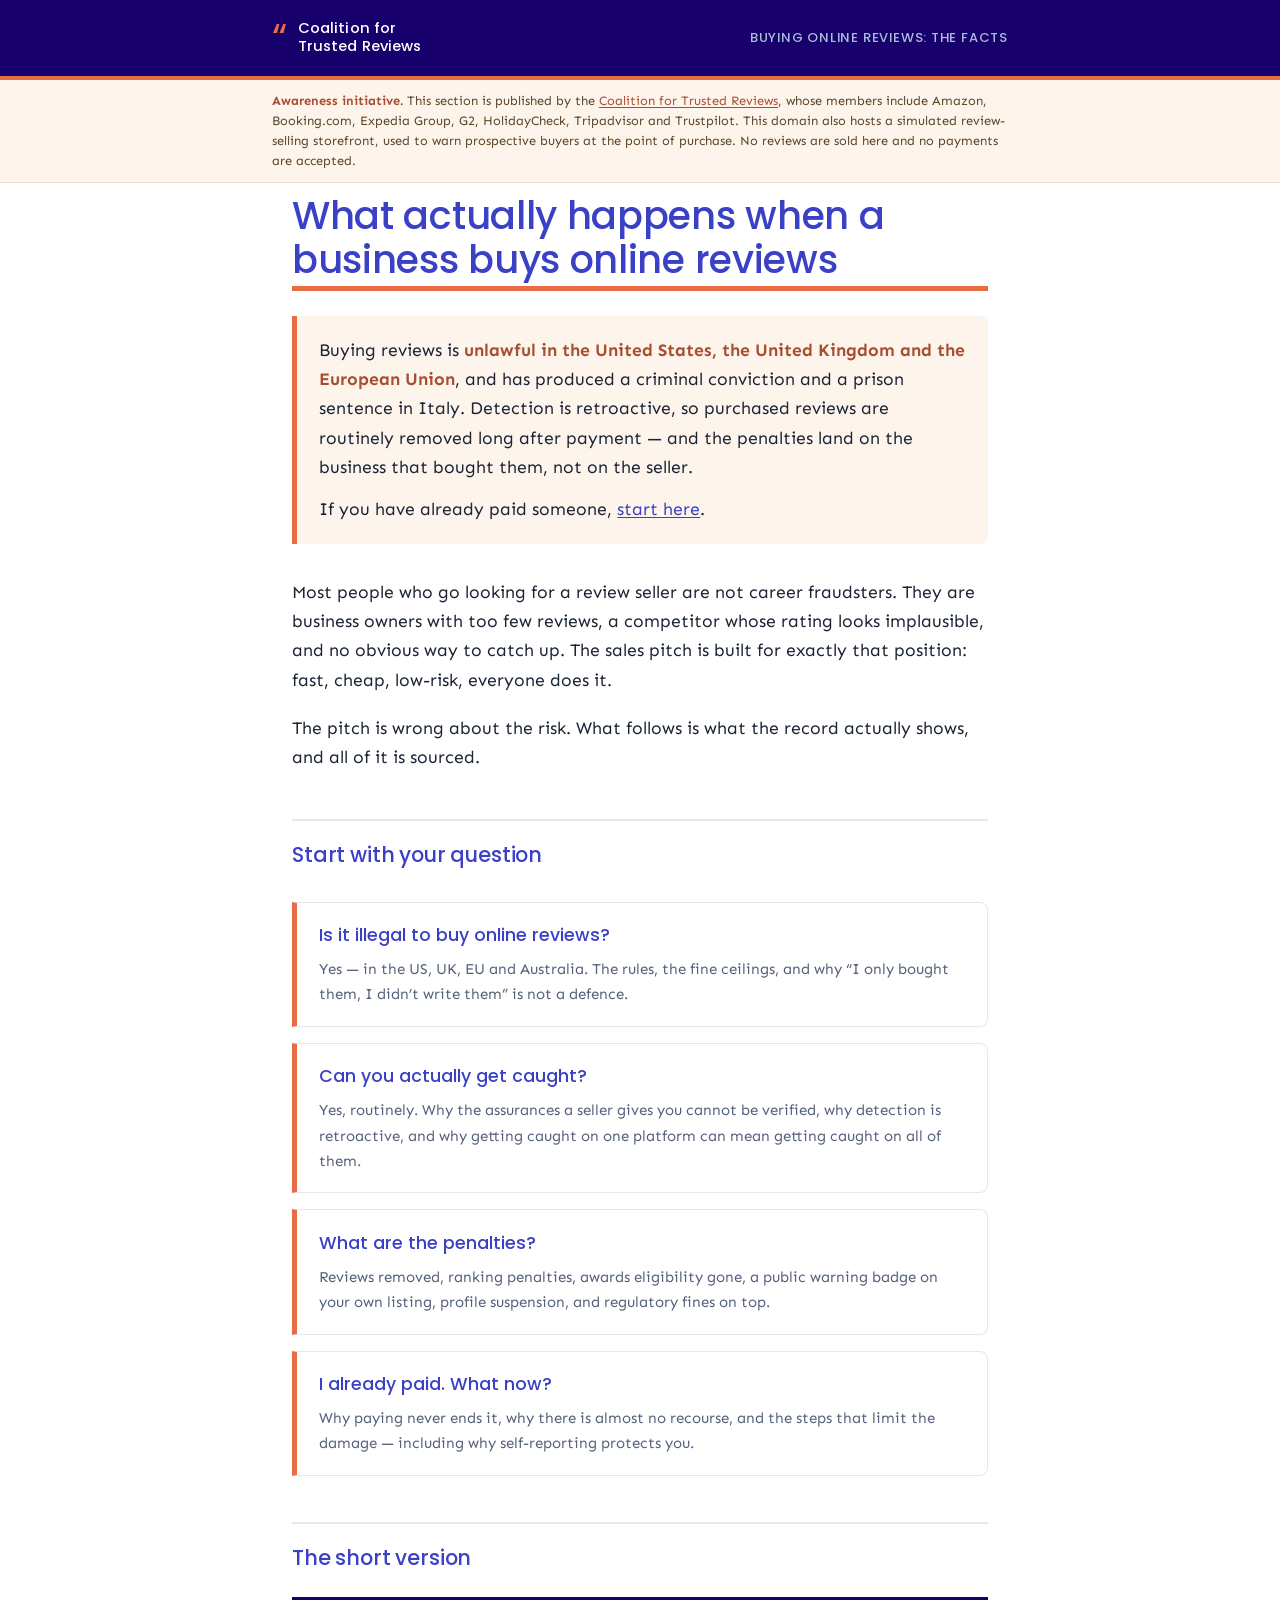
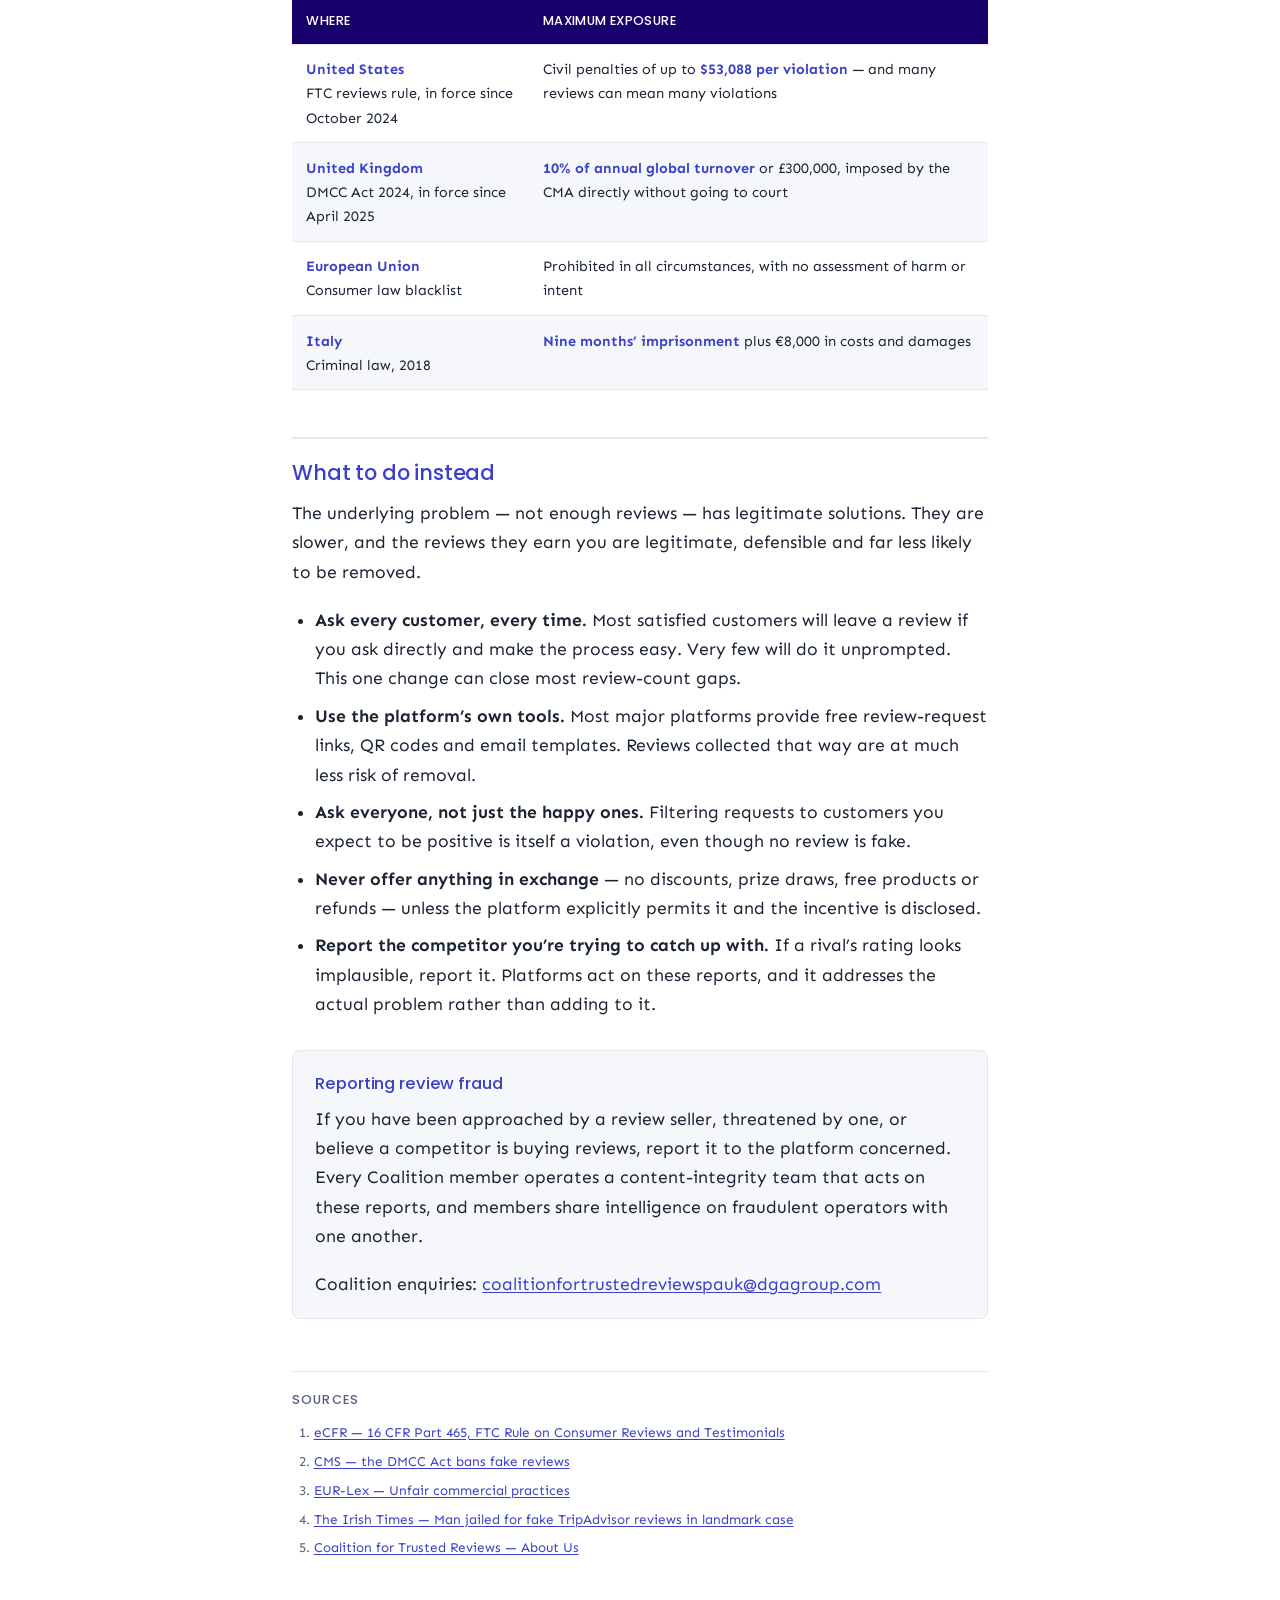
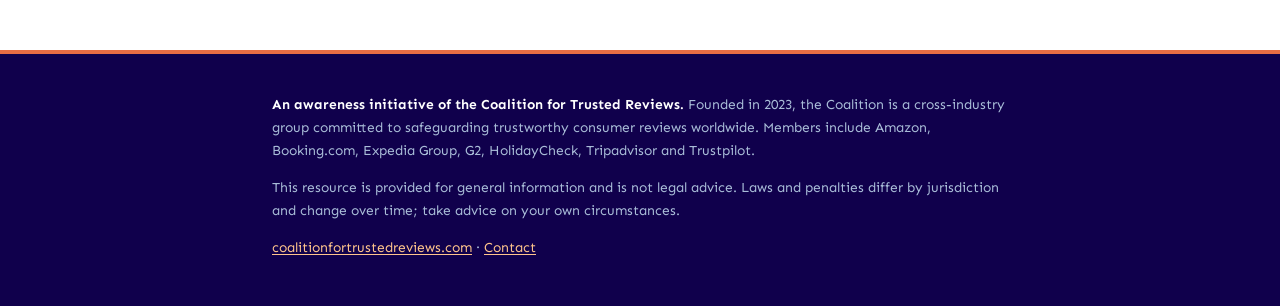
==== commit 58bb598b: "Add files via upload" ====
--- a/answers/index.html
+++ b/answers/index.html
@@ -38,6 +38,23 @@
   technique fails — all of which would let a reader work backwards toward
   doing it more effectively. Assert outcomes; withhold methods. Keep it
   cautionary, not instructional.
+-->
+<!--
+  PENDING CHANGE — HolidayCheck (flagged by Izzie, Aug 2026)
+  ----------------------------------------------------------
+  HolidayCheck is to be removed from the member list "from next year".
+  Keep them listed for now.
+
+  When the time comes, every member list on the site needs updating, not
+  just this page:
+
+      grep -rn 'HolidayCheck' .
+
+  As of this writing: 12 occurrences across the 5 /answers/ pages
+  (disclosure strip + footer on each, plus body copy on the hub and on
+  can-you-get-caught), 1 in robots.txt, and 5 on the storefront index.html
+  — where it is a platform tile and a footer link, not just prose, so that
+  one needs a layout edit rather than a find-and-replace.
 -->
 <script type="application/ld+json">
 {
@@ -152,11 +169,11 @@
 
 <h2>What to do instead</h2>
 
-<p>The underlying problem &mdash; not enough reviews &mdash; has legitimate solutions, and they work better than purchased reviews for one simple reason: they don&rsquo;t get deleted.</p>
+<p>The underlying problem &mdash; not enough reviews &mdash; has legitimate solutions. They are slower, and the reviews they earn you are legitimate, defensible and far less likely to be removed.</p>
 
 <ul>
-  <li><strong>Ask every customer, every time.</strong> Most satisfied customers will leave a review if asked directly and made it easy. Very few do it unprompted. This one change closes most review-count gaps.</li>
-  <li><strong>Use the platform&rsquo;s own tools.</strong> Most major platforms provide free review-request links, QR codes and email templates. Reviews collected that way are never at risk of removal.</li>
+  <li><strong>Ask every customer, every time.</strong> Most satisfied customers will leave a review if you ask directly and make the process easy. Very few will do it unprompted. This one change can close most review-count gaps.</li>
+  <li><strong>Use the platform&rsquo;s own tools.</strong> Most major platforms provide free review-request links, QR codes and email templates. Reviews collected that way are at much less risk of removal.</li>
   <li><strong>Ask everyone, not just the happy ones.</strong> Filtering requests to customers you expect to be positive is itself a violation, even though no review is fake.</li>
   <li><strong>Never offer anything in exchange</strong> &mdash; no discounts, prize draws, free products or refunds &mdash; unless the platform explicitly permits it and the incentive is disclosed.</li>
   <li><strong>Report the competitor you&rsquo;re trying to catch up with.</strong> If a rival&rsquo;s rating looks implausible, report it. Platforms act on these reports, and it addresses the actual problem rather than adding to it.</li>
